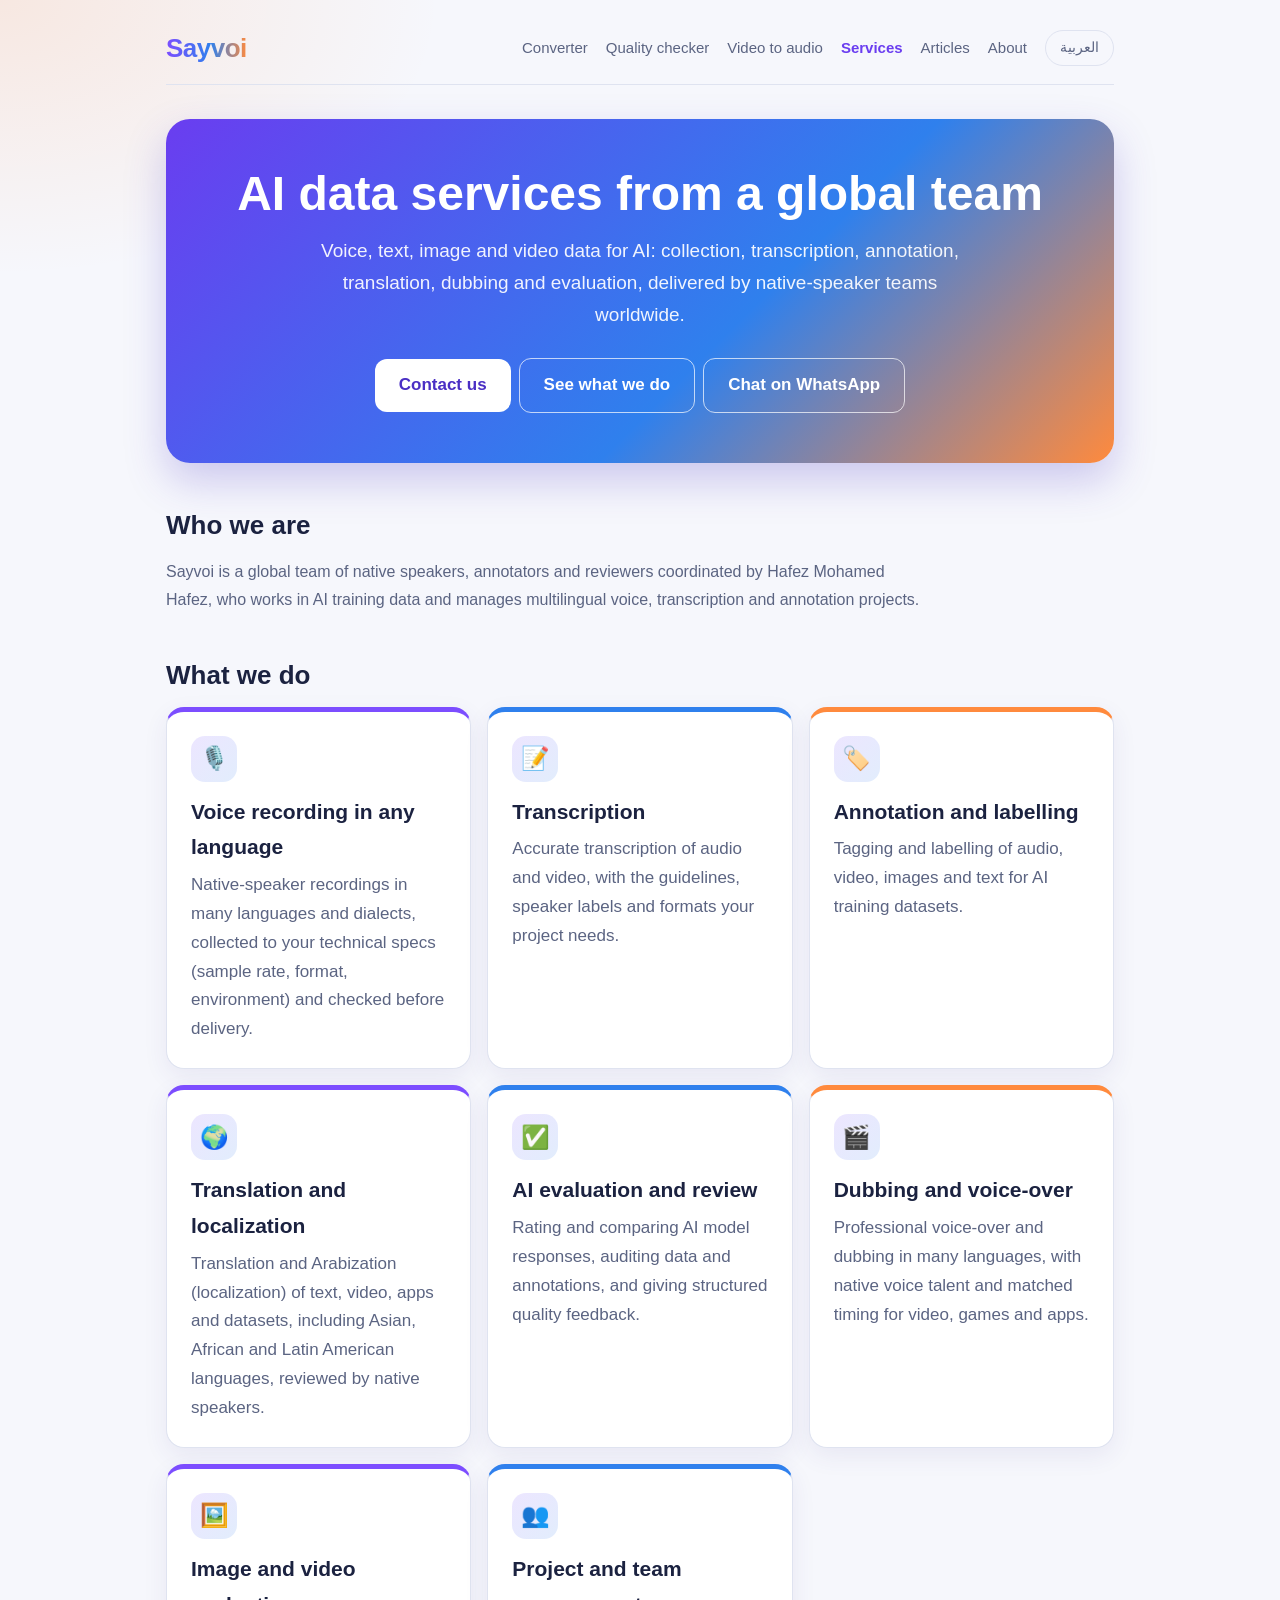
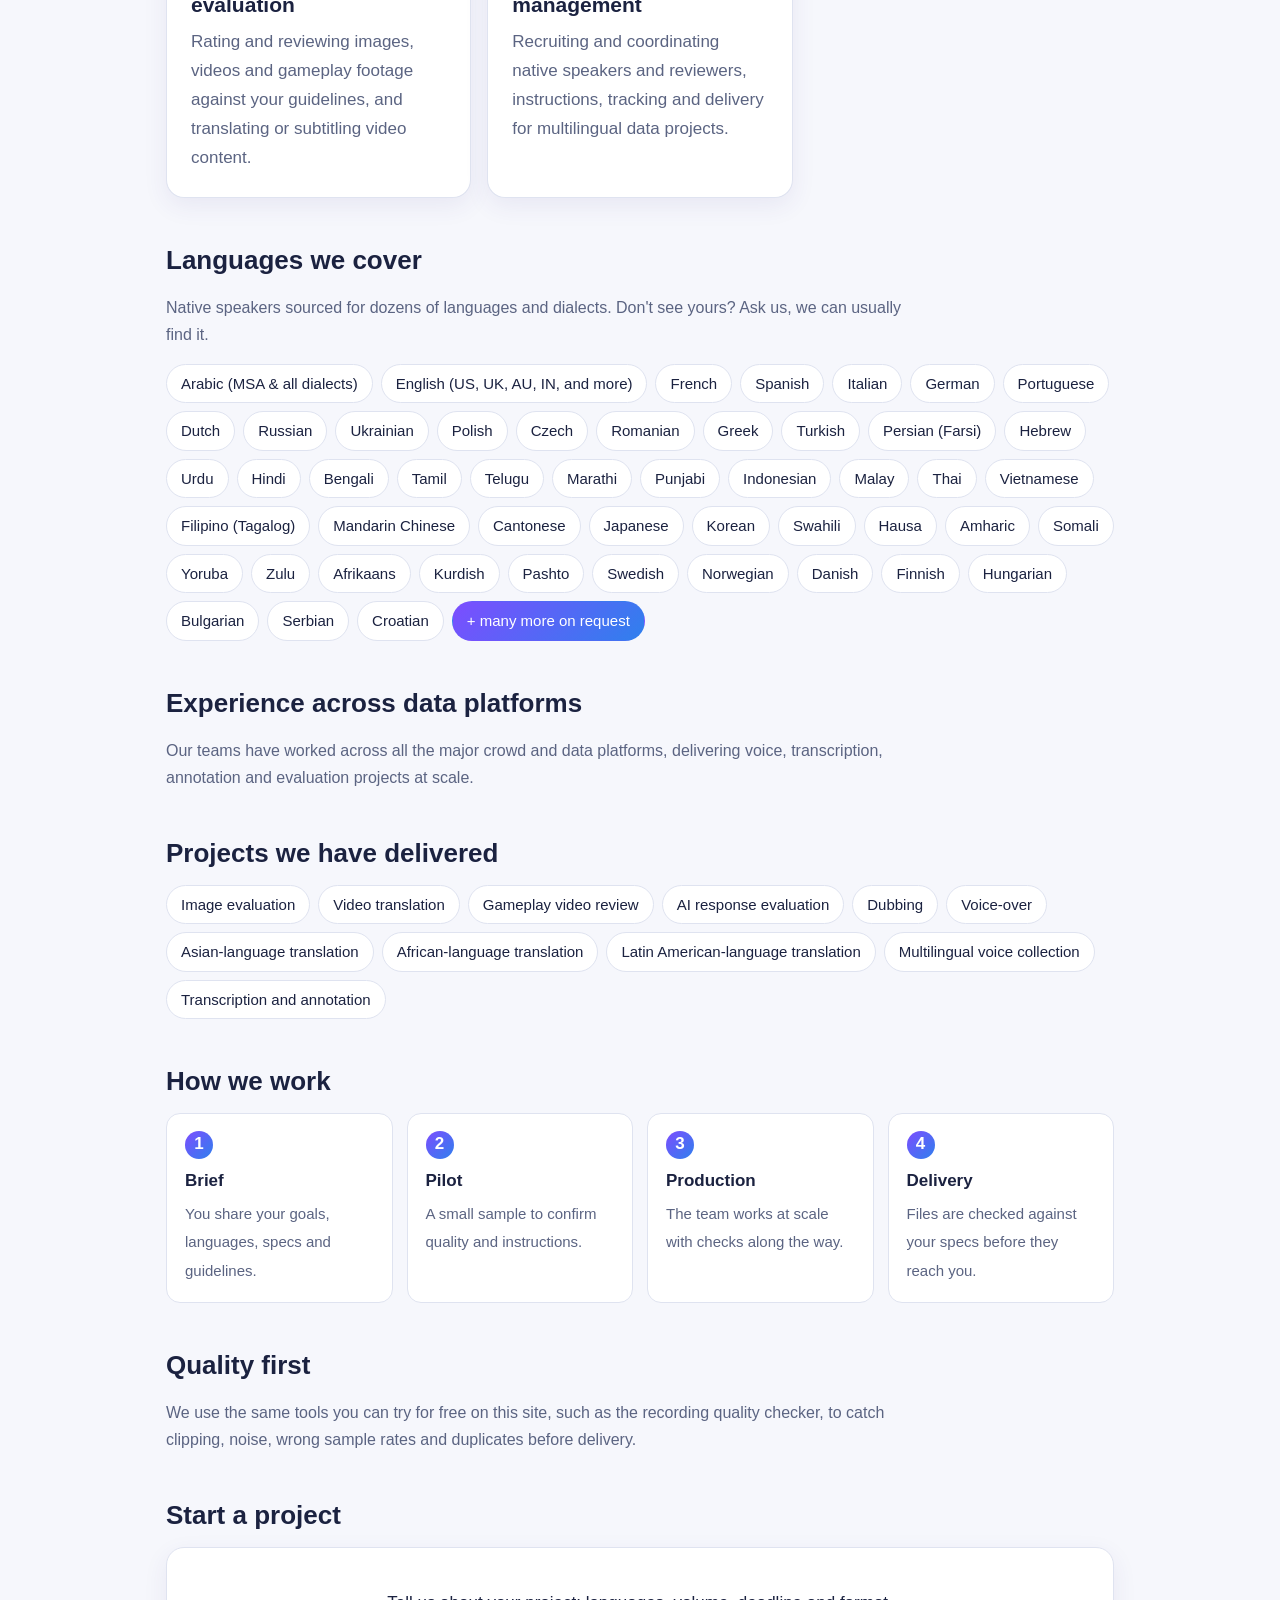
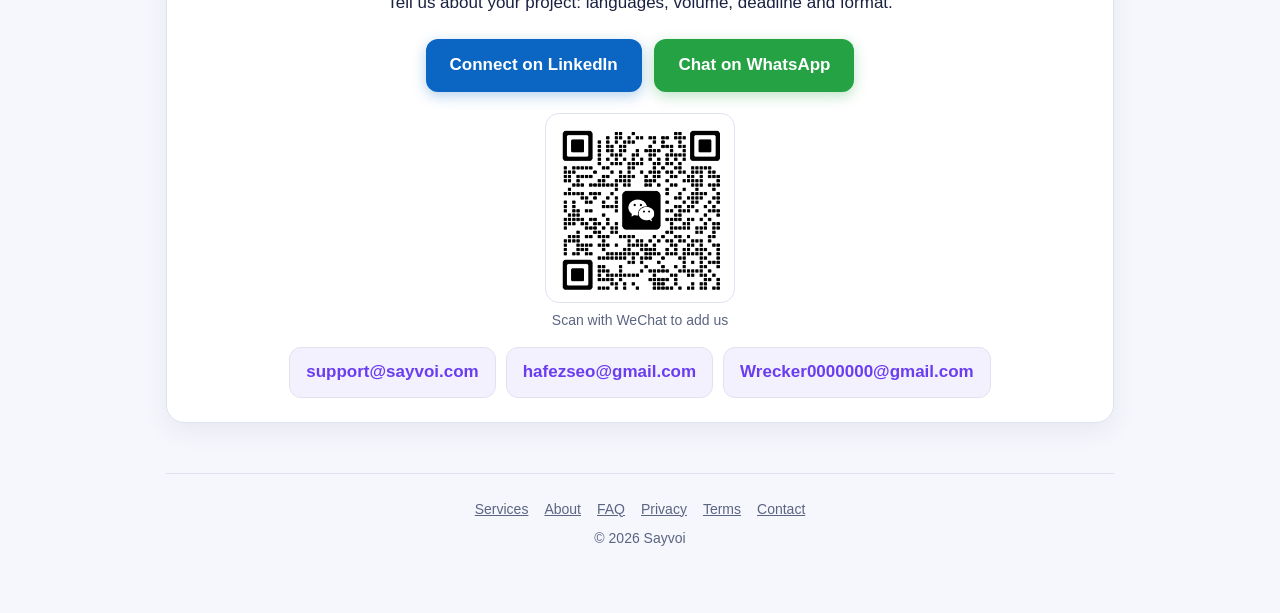
==== services/index.html @ b4da9e6b "Add files via upload" ====
<!doctype html>
<html lang="en" dir="ltr">
<head>
<meta charset="utf-8">
<meta name="viewport" content="width=device-width, initial-scale=1">
<title>AI Data Services | Sayvoi</title>
<meta name="description" content="A global team for AI data work: multilingual voice recording, transcription, annotation, translation and localization, and AI evaluation and review.">
<link rel="canonical" href="https://sayvoi.com/services/">
<meta property="og:type" content="website"><meta property="og:site_name" content="Sayvoi">
<meta property="og:title" content="AI Data Services | Sayvoi">
<meta property="og:description" content="Voice, transcription, annotation, translation and AI evaluation by native-speaker teams.">
<meta property="og:url" content="https://sayvoi.com/services/"><meta property="og:image" content="https://sayvoi.com/og.png">
<meta name="twitter:card" content="summary_large_image">
<link rel="icon" href="data:image/svg+xml,%3Csvg xmlns=%27http://www.w3.org/2000/svg%27 viewBox=%270 0 64 64%27%3E%3Cdefs%3E%3ClinearGradient id=%27g%27 x1=%270%27 y1=%270%27 x2=%271%27 y2=%271%27%3E%3Cstop offset=%270%27 stop-color=%27%237c4dff%27/%3E%3Cstop offset=%271%27 stop-color=%27%23ff8a3d%27/%3E%3C/linearGradient%3E%3C/defs%3E%3Crect width=%2764%27 height=%2764%27 rx=%2716%27 fill=%27url(%23g)%27/%3E%3Ctext x=%2732%27 y=%2745%27 font-size=%2742%27 font-family=%27Arial%27 font-weight=%27900%27 fill=%27white%27 text-anchor=%27middle%27%3ES%3C/text%3E%3C/svg%3E">
<script type="application/ld+json">{"@context": "https://schema.org", "@type": "ProfessionalService", "name": "Sayvoi AI Data Services", "url": "https://sayvoi.com/services/", "description": "A global team for AI data work: multilingual voice recording, transcription, annotation, translation and localization, and AI evaluation and review.", "email": "support@sayvoi.com", "founder": {"@type": "Person", "name": "Hafez Mohamed Hafez", "sameAs": ["https://www.linkedin.com/in/hafez-hafez-434914329"]}, "areaServed": "Worldwide", "knowsLanguage": ["Arabic", "English", "French", "Spanish", "Italian"]}</script>
<style>
:root{--bg:#f6f7fc;--card:#fff;--ink:#1b2240;--muted:#5b6482;--accent:#6a3df0;--line:#dfe3f0;--grad:linear-gradient(135deg,#7c4dff,#2f80ed);--wm:linear-gradient(90deg,#7c4dff,#2f80ed 55%,#ff8a3d)}
*{box-sizing:border-box}
[hidden]{display:none!important}
body{margin:0;background:radial-gradient(900px 500px at 90% -10%,rgba(124,77,255,.16),transparent 60%),radial-gradient(800px 500px at 0% 0%,rgba(255,138,61,.14),transparent 55%),radial-gradient(900px 600px at 50% 110%,rgba(47,128,237,.12),transparent 60%),var(--bg);
 color:var(--ink);font-family:"Segoe UI",Roboto,Tahoma,"Noto Naskh Arabic",Arial,sans-serif;line-height:1.7;font-size:17px}
html[lang="ar"] body{line-height:1.9}
.wrap{max-width:980px;margin:0 auto;padding:20px 16px 56px}
a{color:var(--accent)}
nav.top{display:flex;gap:18px;align-items:center;flex-wrap:wrap;padding:6px 0 14px;border-bottom:1px solid var(--line)}
.brand{font-weight:900;font-size:26px;letter-spacing:-.5px;text-decoration:none;margin-inline-end:auto;background:var(--wm);-webkit-background-clip:text;background-clip:text;color:transparent;-webkit-text-fill-color:transparent;font-family:"Segoe UI",Roboto,Arial,sans-serif}
nav.top a.nl{text-decoration:none;color:var(--muted);font-size:15px}
nav.top a.nl:hover{color:var(--accent)}
.lang{background:transparent;color:var(--muted);border:1px solid var(--line);border-radius:999px;padding:5px 14px;cursor:pointer;font:inherit;font-size:14px}
.hero{text-align:center;padding:54px 0 30px}
h1{font-size:clamp(30px,6vw,48px);line-height:1.2;margin:0 0 14px}
h1 .g{background:var(--wm);-webkit-background-clip:text;background-clip:text;color:transparent;-webkit-text-fill-color:transparent}
.sub{color:var(--muted);max-width:640px;margin:0 auto 24px;font-size:19px}
.btn{display:inline-block;text-decoration:none;font-weight:700;border-radius:12px;padding:12px 24px;background:var(--grad);color:#fff;box-shadow:0 4px 14px rgba(106,61,240,.25);margin:4px}
.btn.sec{background:#fff;color:var(--ink);border:1px solid var(--line);box-shadow:none}
h2{font-size:26px;margin:46px 0 14px;line-height:1.3}
.grid{display:grid;grid-template-columns:repeat(auto-fit,minmax(260px,1fr));gap:16px}
.tool{background:#fff;border:1px solid var(--line);border-radius:18px;padding:24px;box-shadow:0 8px 24px rgba(60,50,140,.08)}
.tool h3{margin:0 0 6px;font-size:21px}
.tool p{color:var(--muted);margin:0 0 16px}
.tool ul{margin:0 0 18px;padding-inline-start:20px;color:#2b3454}
.tool li{margin:4px 0}
.t1{border-top:5px solid #7c4dff}.t2{border-top:5px solid #ff8a3d}.t3{border-top:5px solid #2f80ed}
.why{display:grid;grid-template-columns:repeat(auto-fit,minmax(210px,1fr));gap:14px}
.why div{background:#fff;border:1px solid var(--line);border-radius:14px;padding:16px 18px}
.why b{display:block;margin-bottom:4px}
.why span{color:var(--muted);font-size:15px}
.cards{display:grid;gap:12px;grid-template-columns:repeat(auto-fit,minmax(290px,1fr))}
.card{display:block;padding:16px 18px;background:#fff;border:1px solid var(--line);border-radius:14px;text-decoration:none;color:var(--ink);border-inline-start:4px solid #7c4dff}
.card:nth-child(3n+2){border-inline-start-color:#2f80ed}.card:nth-child(3n){border-inline-start-color:#ff8a3d}
.card:hover{box-shadow:0 6px 18px rgba(60,50,140,.12)}
.card b{display:block;margin-bottom:4px;line-height:1.5}
.card span{color:var(--muted);font-size:15px;line-height:1.6}
footer{margin-top:50px;padding-top:18px;border-top:1px solid var(--line);color:var(--muted);font-size:14px;text-align:center}
footer a{color:var(--muted);margin:0 8px}
footer p{margin:6px 0}

.svc{display:grid;grid-template-columns:repeat(auto-fit,minmax(290px,1fr));gap:16px}
.svc .tool{border-top:5px solid #7c4dff}.svc .tool:nth-child(3n+2){border-top-color:#2f80ed}.svc .tool:nth-child(3n){border-top-color:#ff8a3d}
.svc .tool p{margin:0}
.steps{counter-reset:s;display:grid;grid-template-columns:repeat(auto-fit,minmax(220px,1fr));gap:14px}
.steps div{background:#fff;border:1px solid var(--line);border-radius:14px;padding:16px 18px;counter-increment:s}
.steps div:before{content:counter(s);display:inline-flex;width:28px;height:28px;border-radius:50%;background:var(--grad);color:#fff;align-items:center;justify-content:center;font-weight:700;margin-bottom:8px}
.steps b{display:block;margin-bottom:4px}.steps span{color:var(--muted);font-size:15px}
.contact{background:#fff;border:1px solid var(--line);border-radius:18px;padding:24px;text-align:center;box-shadow:0 8px 24px rgba(60,50,140,.08)}
.note{color:var(--muted);font-size:16px;max-width:760px}
.band{margin:34px 0 0;border-radius:24px;padding:46px 22px;text-align:center;color:#fff;background:linear-gradient(135deg,#6a3df0,#2f80ed 60%,#ff8a3d);box-shadow:0 18px 40px rgba(80,60,200,.25)}
.band h1{color:#fff;margin:0 0 12px}.band .sub{color:rgba(255,255,255,.92);margin-bottom:22px}
.band .btn{background:#fff;color:#4a2fc4;box-shadow:none}.band .btn.sec{background:transparent;color:#fff;border:1px solid rgba(255,255,255,.7)}
.ico{width:46px;height:46px;border-radius:14px;display:flex;align-items:center;justify-content:center;font-size:23px;margin-bottom:12px;background:linear-gradient(135deg,rgba(124,77,255,.14),rgba(47,128,237,.14))}
.chips{display:flex;flex-wrap:wrap;gap:8px}
.chips span{background:#fff;border:1px solid var(--line);border-radius:999px;padding:6px 14px;font-size:15px}
.chips span.more{background:var(--grad);color:#fff;border-color:transparent}
.plats{display:flex;flex-wrap:wrap;gap:12px}
.plats span{background:#fff;border:1px solid var(--line);border-radius:14px;padding:14px 22px;font-weight:800;font-size:18px;letter-spacing:.2px;background-image:linear-gradient(#fff,#fff)}
.btn.wa{background:#25a244;box-shadow:0 4px 14px rgba(37,162,68,.3)}
.btn.li{background:#0a66c2;box-shadow:0 4px 14px rgba(10,102,194,.3)}
.wx{display:flex;flex-direction:column;align-items:center;gap:6px;margin:14px 0}
.wx img{border:1px solid var(--line);border-radius:14px;background:#fff;padding:6px}
.wx span{color:var(--muted);font-size:14px}
.fine{color:var(--muted);font-size:13px;margin-top:10px}
.contact .mails{display:flex;flex-wrap:wrap;gap:10px;justify-content:center;margin-top:6px}
.contact .mails a{background:#f4f1ff;border:1px solid var(--line);border-radius:12px;padding:10px 16px;text-decoration:none;font-weight:600}
</style>
</head>
<body>
<div class="wrap">
<nav class="top"><a class="brand" href="/">Sayvoi</a>
<a class="nl" href="https://convert.sayvoi.com/" data-t="n1"></a><a class="nl" href="https://convert.sayvoi.com/check/" data-t="n2"></a><a class="nl" href="https://convert.sayvoi.com/video-to-audio/" data-t="n5"></a><a class="nl" href="/services/" data-t="n6" style="color:var(--accent);font-weight:700"></a><a class="nl" href="https://convert.sayvoi.com/articles/" data-t="n3"></a><a class="nl" href="https://convert.sayvoi.com/about.html" data-t="n4"></a>
<button class="lang" id="langBtn" type="button">العربية</button></nav>
<section class="band"><h1 data-t="t"></h1><p class="sub" data-t="sub"></p><a class="btn" href="#contact" data-t="cta"></a><a class="btn sec" href="#what" data-t="ctaB"></a><a class="btn sec" href="https://wa.me/message/6ZZFHW44SB2VE1" target="_blank" rel="noopener" data-t="wa"></a></section>
<h2 data-t="whoH"></h2><p class="note" data-t="who"></p>
<h2 id="what" data-t="whatH"></h2><div class="svc"><div class="tool"><div class="ico">🎙️</div><h3 data-t="s1"></h3><p data-t="s1p"></p></div><div class="tool"><div class="ico">📝</div><h3 data-t="s2"></h3><p data-t="s2p"></p></div><div class="tool"><div class="ico">🏷️</div><h3 data-t="s3"></h3><p data-t="s3p"></p></div><div class="tool"><div class="ico">🌍</div><h3 data-t="s4"></h3><p data-t="s4p"></p></div><div class="tool"><div class="ico">✅</div><h3 data-t="s5"></h3><p data-t="s5p"></p></div><div class="tool"><div class="ico">🎬</div><h3 data-t="s7"></h3><p data-t="s7p"></p></div><div class="tool"><div class="ico">🖼️</div><h3 data-t="s8"></h3><p data-t="s8p"></p></div><div class="tool"><div class="ico">👥</div><h3 data-t="s6"></h3><p data-t="s6p"></p></div></div>
<h2 data-t="langH"></h2><p class="note" data-t="langP"></p>
<div class="chips" data-lang="en"><span>Arabic (MSA & all dialects)</span><span>English (US, UK, AU, IN, and more)</span><span>French</span><span>Spanish</span><span>Italian</span><span>German</span><span>Portuguese</span><span>Dutch</span><span>Russian</span><span>Ukrainian</span><span>Polish</span><span>Czech</span><span>Romanian</span><span>Greek</span><span>Turkish</span><span>Persian (Farsi)</span><span>Hebrew</span><span>Urdu</span><span>Hindi</span><span>Bengali</span><span>Tamil</span><span>Telugu</span><span>Marathi</span><span>Punjabi</span><span>Indonesian</span><span>Malay</span><span>Thai</span><span>Vietnamese</span><span>Filipino (Tagalog)</span><span>Mandarin Chinese</span><span>Cantonese</span><span>Japanese</span><span>Korean</span><span>Swahili</span><span>Hausa</span><span>Amharic</span><span>Somali</span><span>Yoruba</span><span>Zulu</span><span>Afrikaans</span><span>Kurdish</span><span>Pashto</span><span>Swedish</span><span>Norwegian</span><span>Danish</span><span>Finnish</span><span>Hungarian</span><span>Bulgarian</span><span>Serbian</span><span>Croatian</span><span class="more" data-t="more"></span></div>
<div class="chips" data-lang="ar" hidden><span>العربية (الفصحى وجميع اللهجات)</span><span>الإنجليزية (أمريكية وبريطانية وأسترالية وهندية وغيرها)</span><span>الفرنسية</span><span>الإسبانية</span><span>الإيطالية</span><span>الألمانية</span><span>البرتغالية</span><span>الهولندية</span><span>الروسية</span><span>الأوكرانية</span><span>البولندية</span><span>التشيكية</span><span>الرومانية</span><span>اليونانية</span><span>التركية</span><span>الفارسية</span><span>العبرية</span><span>الأردية</span><span>الهندية</span><span>البنغالية</span><span>التاميلية</span><span>التيلوغوية</span><span>الماراثية</span><span>البنجابية</span><span>الإندونيسية</span><span>الماليزية</span><span>التايلاندية</span><span>الفيتنامية</span><span>الفلبينية (التاغالوغ)</span><span>الصينية (الماندرين)</span><span>الكانتونية</span><span>اليابانية</span><span>الكورية</span><span>السواحيلية</span><span>الهوسا</span><span>الأمهرية</span><span>الصومالية</span><span>اليوروبا</span><span>الزولو</span><span>الأفريكانية</span><span>الكردية</span><span>البشتو</span><span>السويدية</span><span>النرويجية</span><span>الدنماركية</span><span>الفنلندية</span><span>المجرية</span><span>البلغارية</span><span>الصربية</span><span>الكرواتية</span><span class="more" data-t="more"></span></div>
<h2 data-t="platH"></h2><p class="note" data-t="platP"></p>

<h2 data-t="prH"></h2>
<div class="chips" data-lang="en"><span>Image evaluation</span><span>Video translation</span><span>Gameplay video review</span><span>AI response evaluation</span><span>Dubbing</span><span>Voice-over</span><span>Asian-language translation</span><span>African-language translation</span><span>Latin American-language translation</span><span>Multilingual voice collection</span><span>Transcription and annotation</span></div><div class="chips" data-lang="ar" hidden><span>تقييم الصور</span><span>ترجمة الفيديو</span><span>مراجعة فيديوهات الألعاب</span><span>تقييم ردود الذكاء الاصطناعي</span><span>الدبلجة</span><span>الفويس أوفر</span><span>ترجمة اللغات الآسيوية</span><span>ترجمة اللغات الأفريقية</span><span>ترجمة لغات أمريكا اللاتينية</span><span>جمع الأصوات بلغات متعددة</span><span>التفريغ والتوسيم</span></div>
<h2 data-t="howH"></h2>
<div class="steps"><div><b data-t="h1t"></b><span data-t="h1p"></span></div><div><b data-t="h2t"></b><span data-t="h2p"></span></div><div><b data-t="h3t"></b><span data-t="h3p"></span></div><div><b data-t="h4t"></b><span data-t="h4p"></span></div></div>
<h2 data-t="qH"></h2><p class="note" data-t="q"></p>
<h2 id="contact" data-t="cH"></h2>
<div class="contact"><p data-t="c"></p><p><a class="btn li" href="https://www.linkedin.com/in/hafez-hafez-434914329" target="_blank" rel="noopener me" data-t="li"></a> <a class="btn wa" href="https://wa.me/message/6ZZFHW44SB2VE1" target="_blank" rel="noopener" data-t="wa"></a></p><div class="wx"><img src="wechat-qr.png" alt="WeChat QR code" width="190" height="190"><span data-t="wx"></span></div><div class="mails"><a href="mailto:support@sayvoi.com">support@sayvoi.com</a><a href="mailto:hafezseo@gmail.com">hafezseo@gmail.com</a><a href="mailto:Wrecker0000000@gmail.com">Wrecker0000000@gmail.com</a></div></div>
<footer>
<p><a href="/services/" data-t="n6"></a><a href="https://convert.sayvoi.com/about.html" data-t="n4"></a><a href="https://convert.sayvoi.com/faq.html" data-t="f1"></a><a href="https://convert.sayvoi.com/privacy.html" data-t="f2"></a><a href="https://convert.sayvoi.com/terms.html" data-t="f3"></a><a href="https://convert.sayvoi.com/contact.html" data-t="f4"></a></p>
<p>© 2026 Sayvoi</p>
</footer>
</div>
<script>
(function(){
  var T = {en:{"s1": "Voice recording in any language", "s2": "Transcription", "s3": "Annotation and labelling", "s4": "Translation and localization", "s5": "AI evaluation and review", "s7": "Dubbing and voice-over", "s8": "Image and video evaluation", "s6": "Project and team management", "s1p": "Native-speaker recordings in many languages and dialects, collected to your technical specs (sample rate, format, environment) and checked before delivery.", "s2p": "Accurate transcription of audio and video, with the guidelines, speaker labels and formats your project needs.", "s3p": "Tagging and labelling of audio, video, images and text for AI training datasets.", "s4p": "Translation and Arabization (localization) of text, video, apps and datasets, including Asian, African and Latin American languages, reviewed by native speakers.", "s5p": "Rating and comparing AI model responses, auditing data and annotations, and giving structured quality feedback.", "s7p": "Professional voice-over and dubbing in many languages, with native voice talent and matched timing for video, games and apps.", "s8p": "Rating and reviewing images, videos and gameplay footage against your guidelines, and translating or subtitling video content.", "s6p": "Recruiting and coordinating native speakers and reviewers, instructions, tracking and delivery for multilingual data projects.", "n1": "Converter", "n2": "Quality checker", "n3": "Articles", "n4": "About", "n5": "Video to audio", "n6": "Services", "f1": "FAQ", "f2": "Privacy", "f3": "Terms", "f4": "Contact", "t": "AI data services from a global team", "sub": "Voice, text, image and video data for AI: collection, transcription, annotation, translation, dubbing and evaluation, delivered by native-speaker teams worldwide.", "cta": "Contact us", "whoH": "Who we are", "who": "Sayvoi is a global team of native speakers, annotators and reviewers coordinated by Hafez Mohamed Hafez, who works in AI training data and manages multilingual voice, transcription and annotation projects.", "whatH": "What we do", "howH": "How we work", "h1t": "Brief", "h1p": "You share your goals, languages, specs and guidelines.", "h2t": "Pilot", "h2p": "A small sample to confirm quality and instructions.", "h3t": "Production", "h3p": "The team works at scale with checks along the way.", "h4t": "Delivery", "h4p": "Files are checked against your specs before they reach you.", "qH": "Quality first", "q": "We use the same tools you can try for free on this site, such as the recording quality checker, to catch clipping, noise, wrong sample rates and duplicates before delivery.", "cH": "Start a project", "c": "Tell us about your project: languages, volume, deadline and format.", "prH": "Projects we have delivered", "wx": "Scan with WeChat to add us", "wa": "Chat on WhatsApp", "li": "Connect on LinkedIn", "langH": "Languages we cover", "langP": "Native speakers sourced for dozens of languages and dialects. Don't see yours? Ask us, we can usually find it.", "more": "+ many more on request", "platH": "Experience across data platforms", "platP": "Our teams have worked across all the major crowd and data platforms, delivering voice, transcription, annotation and evaluation projects at scale.", "platMore": "and other data platforms.", "platFine": "Platform names belong to their respective owners. Listing them describes our work experience and does not imply partnership or endorsement.", "ctaB": "See what we do"}, ar:{"s1": "تسجيلات صوتية بجميع اللغات", "s2": "التفريغ", "s3": "وضع العلامات والتوسيم", "s4": "الترجمة والتعريب", "s5": "تقييم وتدقيق الذكاء الاصطناعي", "s7": "الدبلجة والفويس أوفر", "s8": "تقييم الصور والفيديو", "s6": "إدارة المشاريع والفرق", "s1p": "تسجيلات لمتحدثين أصليين بلغات ولهجات متعددة، تُجمع وفق مواصفاتك التقنية (معدل العينة والصيغة وبيئة التسجيل) وتُفحص قبل التسليم.", "s2p": "تفريغ دقيق للصوت والفيديو وفق إرشادات مشروعك، مع تمييز المتحدثين والصيغة المطلوبة.", "s3p": "توسيم وتعليم الصوت والفيديو والصور والنصوص لبيانات تدريب الذكاء الاصطناعي.", "s4p": "ترجمة وتعريب النصوص والفيديو والتطبيقات وقواعد البيانات، بما فيها لغات آسيا وأفريقيا وأمريكا اللاتينية، مع مراجعة متحدثين أصليين.", "s5p": "تقييم ردود نماذج الذكاء الاصطناعي ومقارنتها، وتدقيق البيانات والتوسيم، وتقديم ملاحظات جودة منظمة.", "s7p": "فويس أوفر ودبلجة احترافية بلغات متعددة بأصوات متحدثين أصليين وتوقيت مطابق للفيديو والألعاب والتطبيقات.", "s8p": "تقييم ومراجعة الصور والفيديوهات ولقطات الألعاب وفق إرشاداتك، وترجمة المحتوى المرئي وإضافة الترجمة النصية.", "s6p": "توظيف وتنسيق المتحدثين الأصليين والمراجعين، وكتابة التعليمات والمتابعة والتسليم لمشاريع البيانات متعددة اللغات.", "n1": "المحوّل", "n2": "فاحص الجودة", "n3": "المقالات", "n4": "عن الموقع", "n5": "فيديو إلى صوت", "n6": "الخدمات", "f1": "الأسئلة الشائعة", "f2": "الخصوصية", "f3": "الشروط", "f4": "اتصل بنا", "t": "خدمات بيانات الذكاء الاصطناعي من فريق عالمي", "sub": "بيانات الصوت والنص والصورة والفيديو للذكاء الاصطناعي: جمع وتفريغ وتوسيم وترجمة ودبلجة وتقييم، بفرق من المتحدثين الأصليين حول العالم.", "cta": "تواصل معنا", "whoH": "من نحن", "who": "Sayvoi فريق عالمي من المتحدثين الأصليين والموسِّمين والمراجعين، ينسّق عمله حافظ محمد حافظ، المتخصص في بيانات تدريب الذكاء الاصطناعي ويدير مشاريع الصوت والتفريغ والتوسيم متعددة اللغات.", "whatH": "ماذا نقدم", "howH": "كيف نعمل", "h1t": "الطلب", "h1p": "تشاركنا أهدافك واللغات والمواصفات والإرشادات.", "h2t": "تجربة", "h2p": "عينة صغيرة للتأكد من الجودة والتعليمات.", "h3t": "الإنتاج", "h3p": "يعمل الفريق على نطاق واسع مع فحوص أثناء العمل.", "h4t": "التسليم", "h4p": "تُفحص الملفات وفق مواصفاتك قبل وصولها إليك.", "qH": "الجودة أولًا", "q": "نستخدم الأدوات نفسها التي يمكنك تجربتها مجانًا في هذا الموقع، مثل فاحص جودة التسجيلات، لاكتشاف التشويه والضوضاء ومعدلات العينة الخاطئة والملفات المكررة قبل التسليم.", "cH": "ابدأ مشروعك", "c": "أخبرنا عن مشروعك: اللغات والحجم والموعد والصيغة.", "prH": "مشاريع نفذناها", "wx": "امسح الرمز من WeChat لإضافتنا", "wa": "تواصل عبر واتساب", "li": "تواصل عبر LinkedIn", "langH": "اللغات التي نغطيها", "langP": "متحدثون أصليون لعشرات اللغات واللهجات. لا ترى لغتك؟ اسألنا، غالبًا نستطيع توفيرها.", "more": "+ والمزيد حسب الطلب", "platH": "خبرة على منصات البيانات", "platP": "عملت فرقنا على جميع منصات البيانات والعمل الجماعي الكبرى، ونفذت مشاريع الصوت والتفريغ والتوسيم والتقييم على نطاق واسع.", "platMore": "ومنصات بيانات أخرى.", "platFine": "أسماء المنصات ملك لأصحابها. ذكرها يصف خبرتنا العملية ولا يعني شراكة أو تزكية.", "ctaB": "تعرّف على خدماتنا"}};
  var lang="en"; try{ var v=localStorage.getItem("lang"); if(v==="ar"||v==="en") lang=v; }catch(e){}
  function apply(){
    var t=T[lang]; document.documentElement.lang=lang; document.documentElement.dir=lang==="ar"?"rtl":"ltr";
    document.title = lang==="ar" ? "خدمات بيانات الذكاء الاصطناعي | Sayvoi" : "AI Data Services | Sayvoi";
    Array.prototype.forEach.call(document.querySelectorAll("[data-t]"), function(e){ e.textContent=t[e.getAttribute("data-t")]; });
    Array.prototype.forEach.call(document.querySelectorAll("[data-lang]"), function(e){ e.hidden = e.getAttribute("data-lang") !== lang; });
    document.getElementById("langBtn").textContent = lang==="ar" ? "English" : "العربية";
  }
  document.getElementById("langBtn").addEventListener("click", function(){ lang = lang==="ar"?"en":"ar"; try{ localStorage.setItem("lang", lang); }catch(e){} apply(); });
  apply();
})();
</script>
</body>
</html>
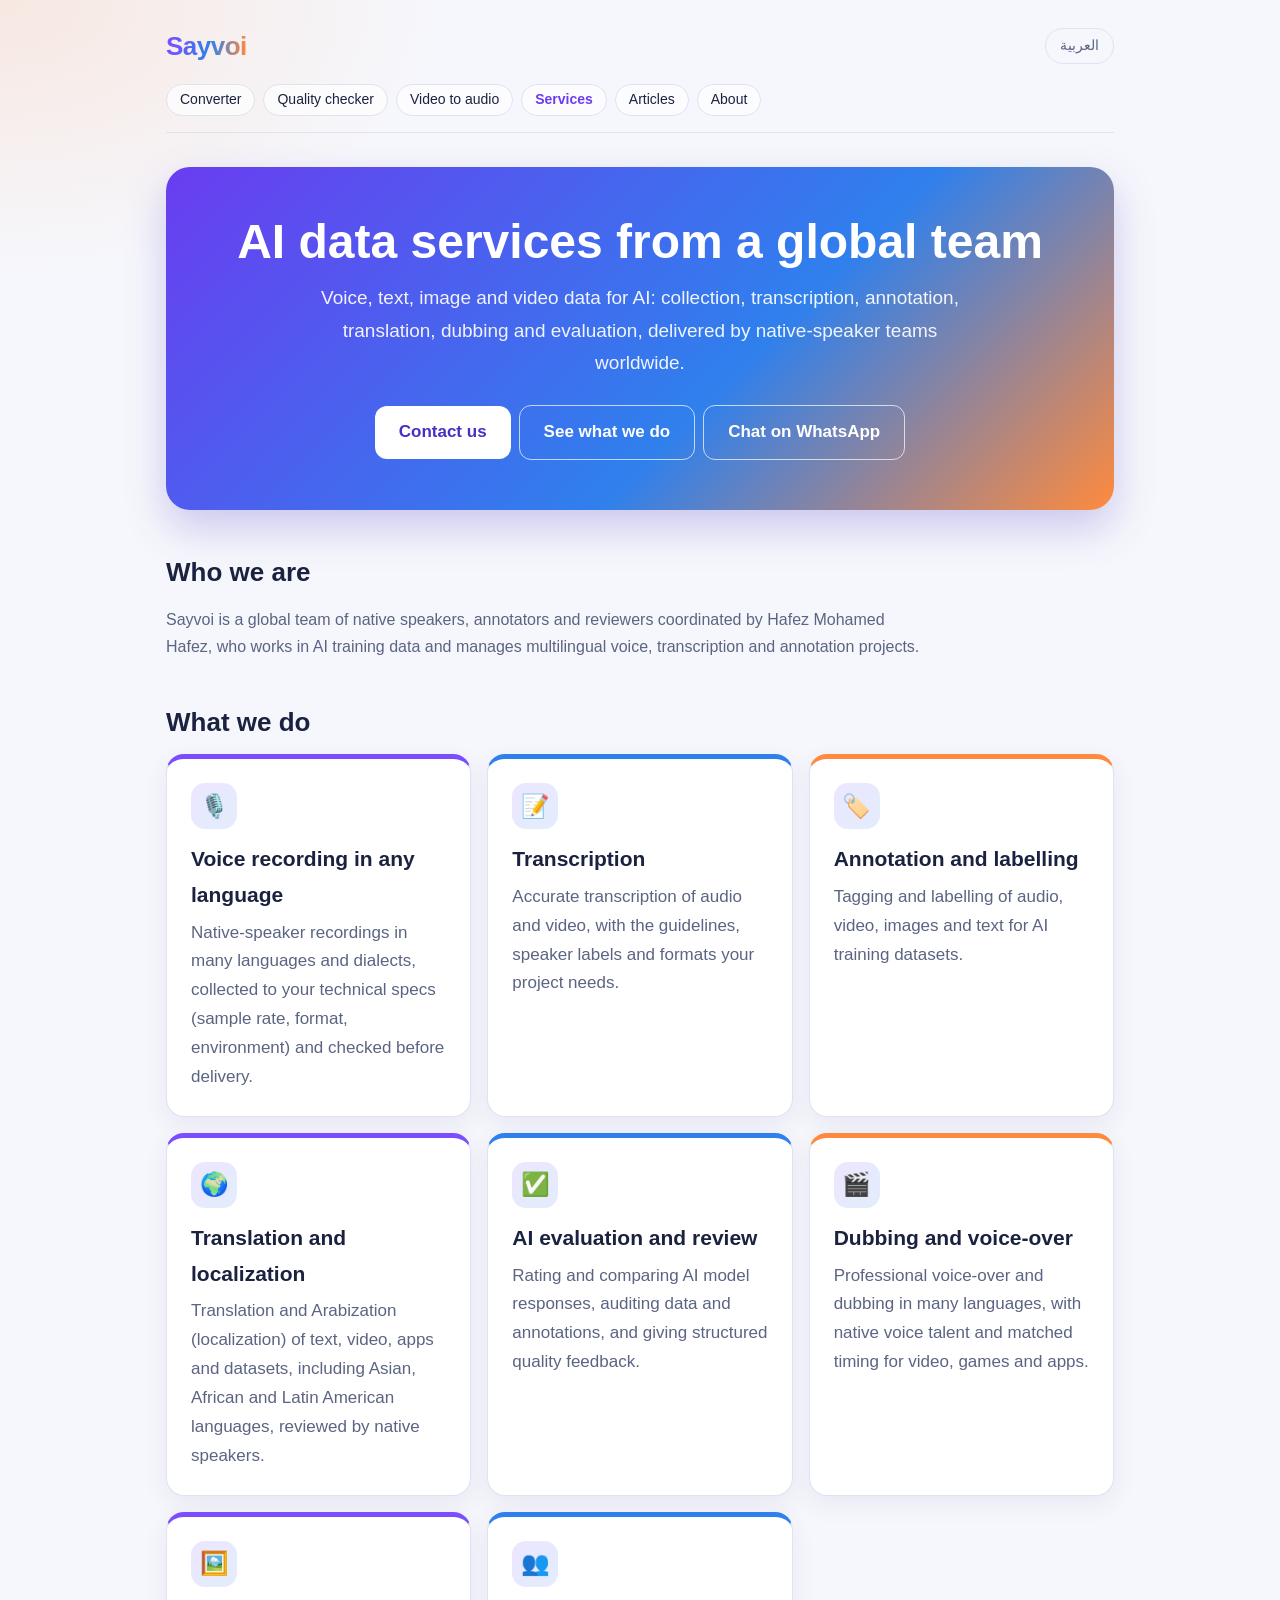
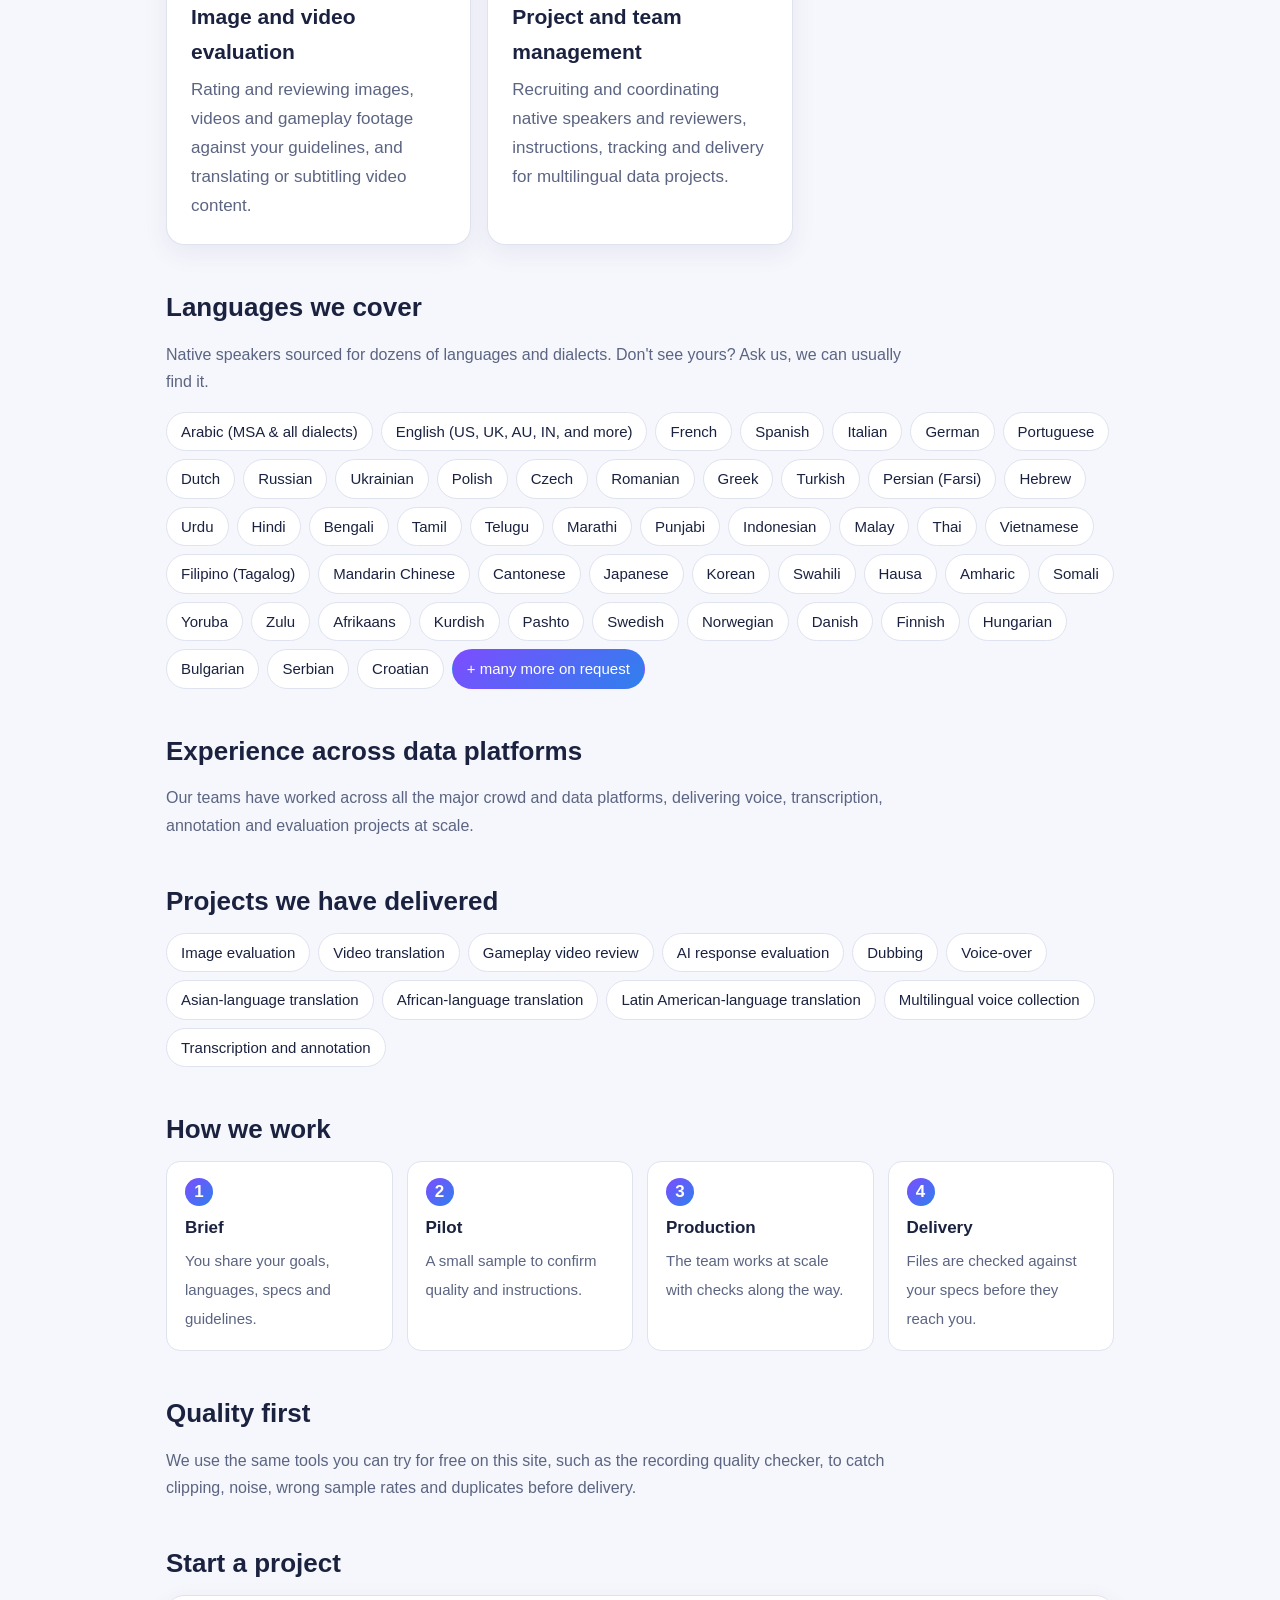
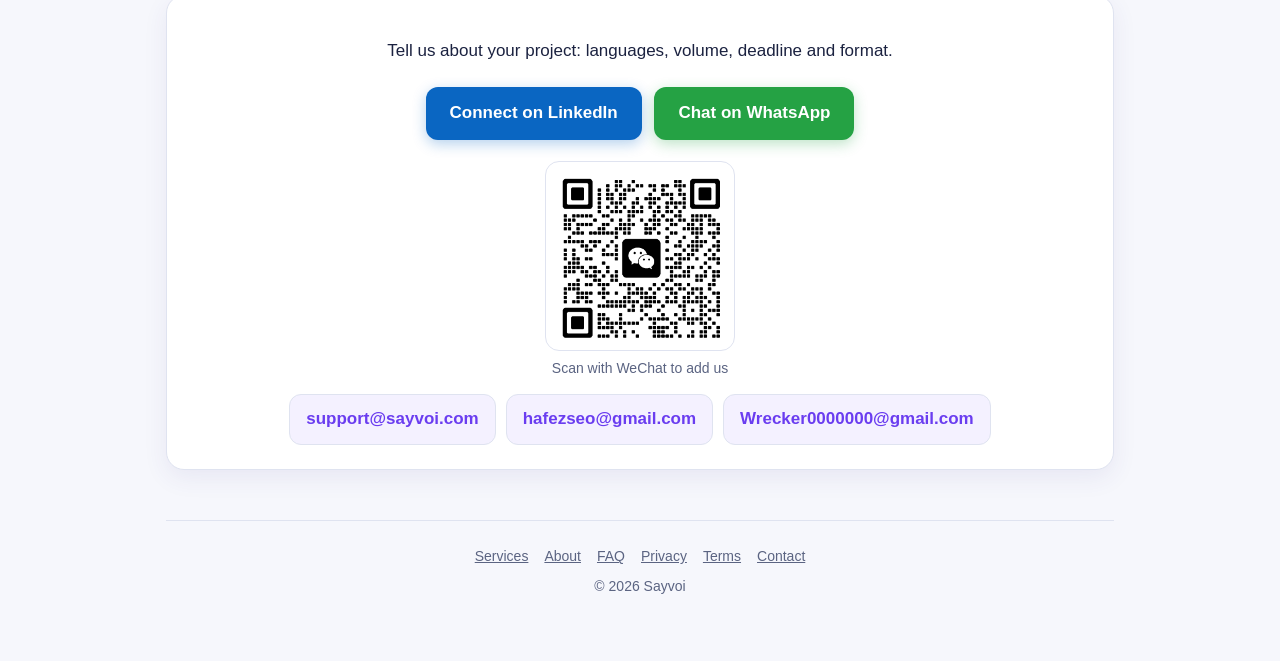
==== commit 011d4266: "Add files via upload" ====
--- a/services/index.html
+++ b/services/index.html
@@ -81,6 +81,17 @@
 .fine{color:var(--muted);font-size:13px;margin-top:10px}
 .contact .mails{display:flex;flex-wrap:wrap;gap:10px;justify-content:center;margin-top:6px}
 .contact .mails a{background:#f4f1ff;border:1px solid var(--line);border-radius:12px;padding:10px 16px;text-decoration:none;font-weight:600}
+/* nav v2 */
+nav.top,.top{gap:8px 8px;padding:4px 0 16px}
+nav.top .brand,.top .brand{order:0;font-size:26px;margin-inline-end:auto}
+nav.top .lang,.top .lang{order:1}
+nav.top::before,.top::before{content:"";order:2;flex-basis:100%;height:0}
+nav.top a:not(.brand),.top a.nl{order:2;font-size:14px;line-height:1.4;padding:5px 13px;border:1px solid var(--line);border-radius:99px;background:rgba(255,255,255,.7);color:var(--ink);white-space:nowrap;transition:background .15s,border-color .15s,color .15s}
+nav.top a:not(.brand):hover,.top a.nl:hover{border-color:var(--accent);color:var(--accent);background:#fff}
+nav.top a.on,.top a.nl.on{background:var(--grad);color:#fff;border-color:transparent;font-weight:700;padding:5px 14px}
+nav.top a.on:hover,.top a.nl.on:hover{color:#fff}
+@media (max-width:520px){nav.top a:not(.brand),.top a.nl{font-size:13px;padding:4px 11px}}
+/* /nav v2 */
 </style>
 </head>
 <body>
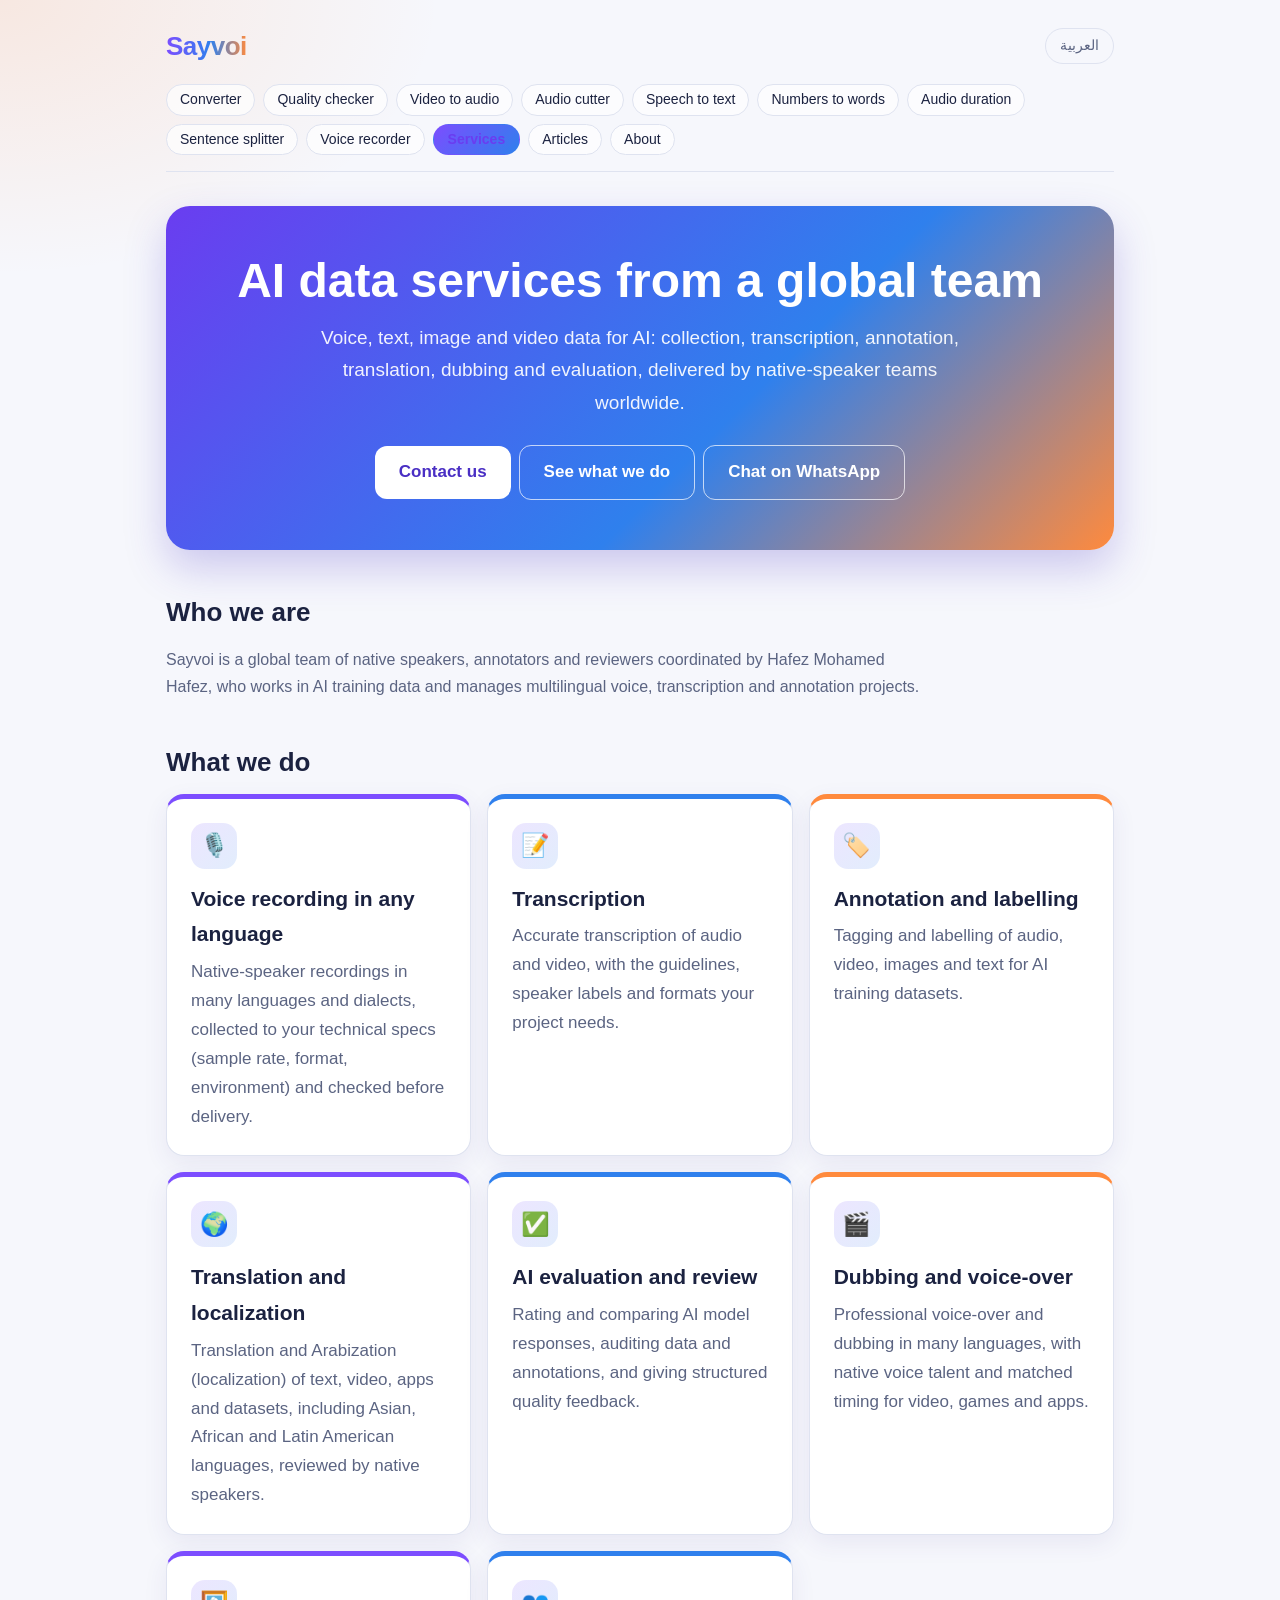
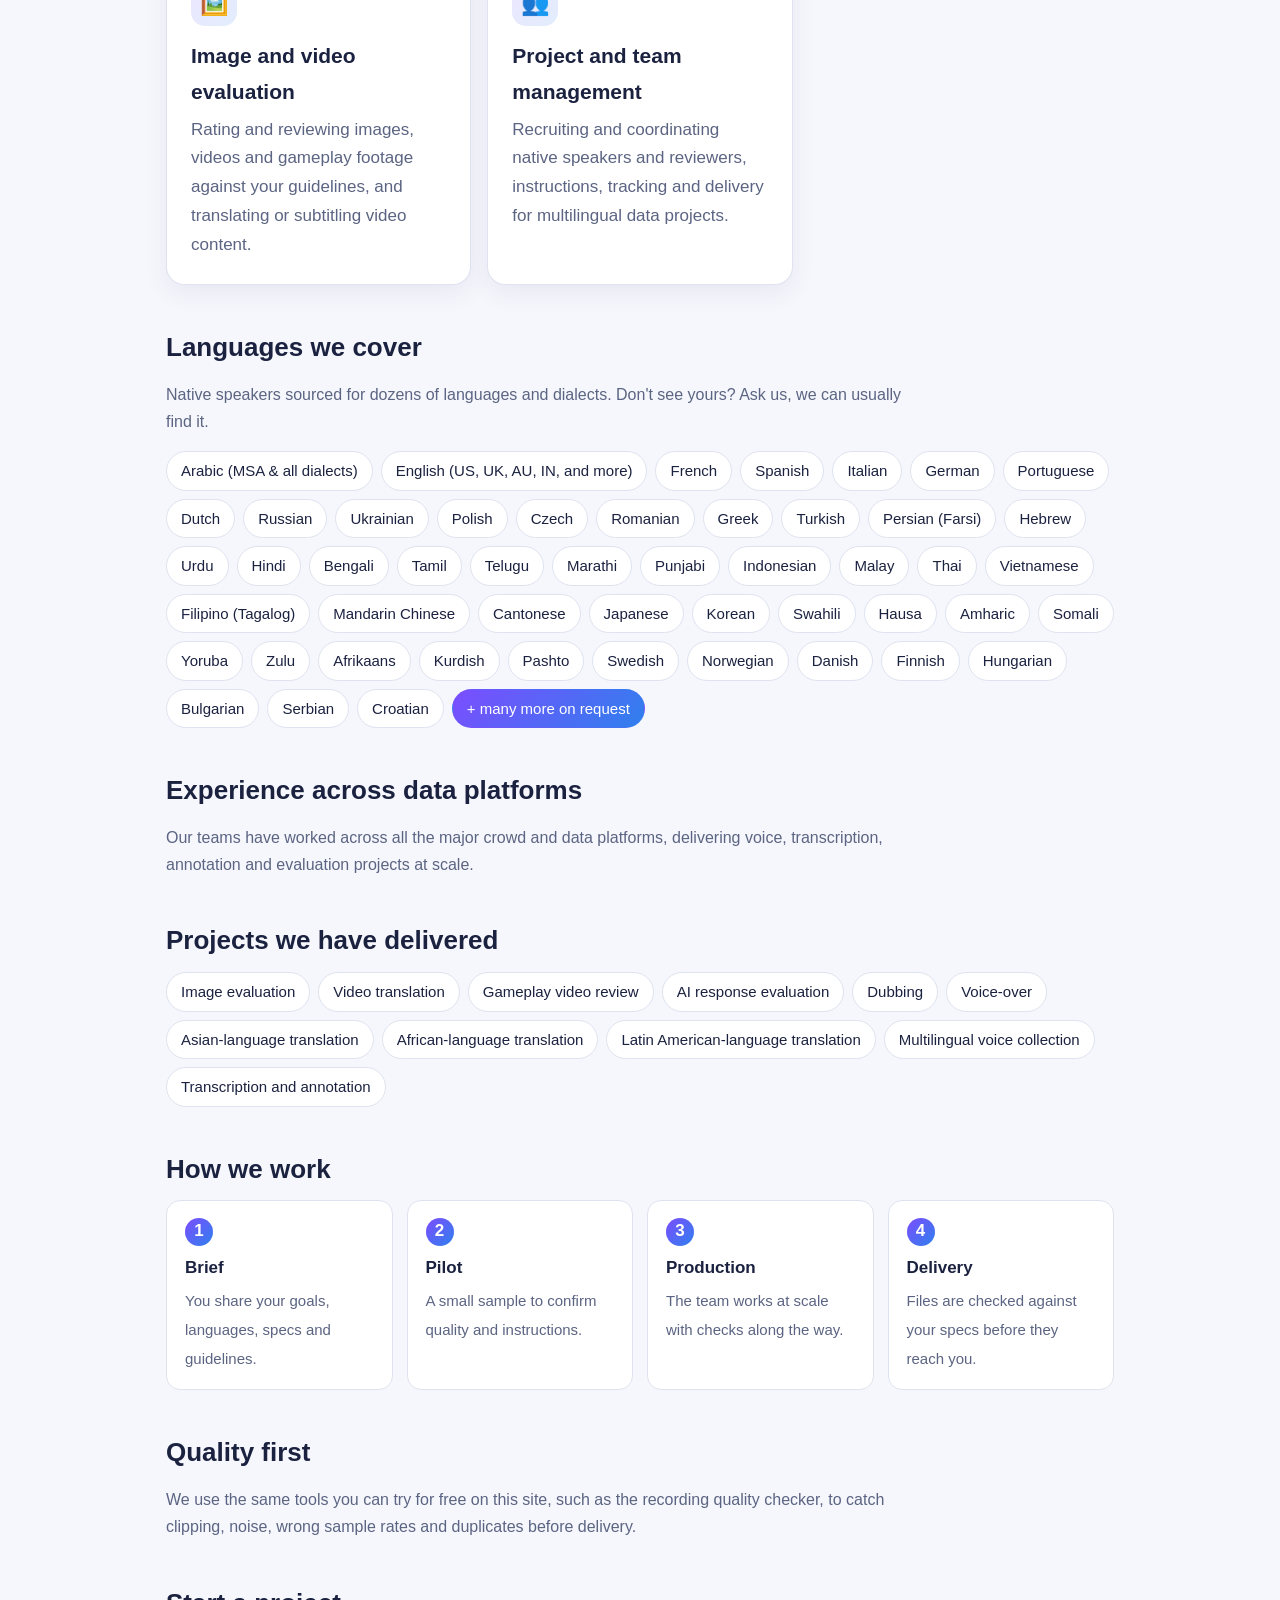
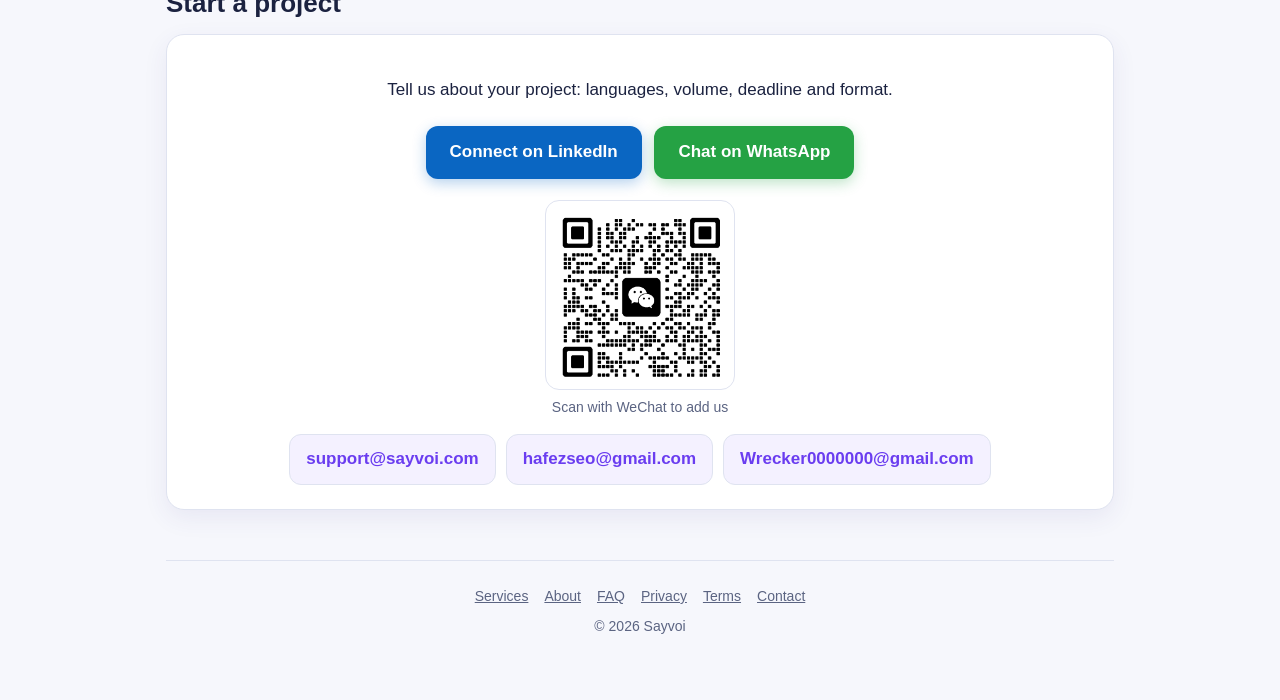
==== commit 7a6cad76: "Add files via upload" ====
--- a/services/index.html
+++ b/services/index.html
@@ -97,7 +97,7 @@
 <body>
 <div class="wrap">
 <nav class="top"><a class="brand" href="/">Sayvoi</a>
-<a class="nl" href="https://convert.sayvoi.com/" data-t="n1"></a><a class="nl" href="https://convert.sayvoi.com/check/" data-t="n2"></a><a class="nl" href="https://convert.sayvoi.com/video-to-audio/" data-t="n5"></a><a class="nl" href="/services/" data-t="n6" style="color:var(--accent);font-weight:700"></a><a class="nl" href="https://convert.sayvoi.com/articles/" data-t="n3"></a><a class="nl" href="https://convert.sayvoi.com/about.html" data-t="n4"></a>
+<a class="nl" href="https://convert.sayvoi.com/" data-t="n1"></a><a class="nl" href="https://convert.sayvoi.com/check/" data-t="n2"></a><a class="nl" href="https://convert.sayvoi.com/video-to-audio/" data-t="n5"></a><a class="nl" href="https://convert.sayvoi.com/audio-cutter/" data-t="n7"></a><a class="nl" href="https://convert.sayvoi.com/speech-to-text/" data-t="n8"></a><a class="nl" href="https://convert.sayvoi.com/numbers-to-words/" data-t="n9"></a><a class="nl" href="https://convert.sayvoi.com/audio-duration/" data-t="n10"></a><a class="nl" href="https://convert.sayvoi.com/sentence-splitter/" data-t="n12"></a><a class="nl" href="https://convert.sayvoi.com/voice-recorder/" data-t="n11"></a><a class="nl on" href="/services/" data-t="n6" style="color:var(--accent);font-weight:700"></a><a class="nl" href="https://convert.sayvoi.com/articles/" data-t="n3"></a><a class="nl" href="https://convert.sayvoi.com/about.html" data-t="n4"></a>
 <button class="lang" id="langBtn" type="button">العربية</button></nav>
 <section class="band"><h1 data-t="t"></h1><p class="sub" data-t="sub"></p><a class="btn" href="#contact" data-t="cta"></a><a class="btn sec" href="#what" data-t="ctaB"></a><a class="btn sec" href="https://wa.me/message/6ZZFHW44SB2VE1" target="_blank" rel="noopener" data-t="wa"></a></section>
 <h2 data-t="whoH"></h2><p class="note" data-t="who"></p>
@@ -121,7 +121,7 @@
 </div>
 <script>
 (function(){
-  var T = {en:{"s1": "Voice recording in any language", "s2": "Transcription", "s3": "Annotation and labelling", "s4": "Translation and localization", "s5": "AI evaluation and review", "s7": "Dubbing and voice-over", "s8": "Image and video evaluation", "s6": "Project and team management", "s1p": "Native-speaker recordings in many languages and dialects, collected to your technical specs (sample rate, format, environment) and checked before delivery.", "s2p": "Accurate transcription of audio and video, with the guidelines, speaker labels and formats your project needs.", "s3p": "Tagging and labelling of audio, video, images and text for AI training datasets.", "s4p": "Translation and Arabization (localization) of text, video, apps and datasets, including Asian, African and Latin American languages, reviewed by native speakers.", "s5p": "Rating and comparing AI model responses, auditing data and annotations, and giving structured quality feedback.", "s7p": "Professional voice-over and dubbing in many languages, with native voice talent and matched timing for video, games and apps.", "s8p": "Rating and reviewing images, videos and gameplay footage against your guidelines, and translating or subtitling video content.", "s6p": "Recruiting and coordinating native speakers and reviewers, instructions, tracking and delivery for multilingual data projects.", "n1": "Converter", "n2": "Quality checker", "n3": "Articles", "n4": "About", "n5": "Video to audio", "n6": "Services", "f1": "FAQ", "f2": "Privacy", "f3": "Terms", "f4": "Contact", "t": "AI data services from a global team", "sub": "Voice, text, image and video data for AI: collection, transcription, annotation, translation, dubbing and evaluation, delivered by native-speaker teams worldwide.", "cta": "Contact us", "whoH": "Who we are", "who": "Sayvoi is a global team of native speakers, annotators and reviewers coordinated by Hafez Mohamed Hafez, who works in AI training data and manages multilingual voice, transcription and annotation projects.", "whatH": "What we do", "howH": "How we work", "h1t": "Brief", "h1p": "You share your goals, languages, specs and guidelines.", "h2t": "Pilot", "h2p": "A small sample to confirm quality and instructions.", "h3t": "Production", "h3p": "The team works at scale with checks along the way.", "h4t": "Delivery", "h4p": "Files are checked against your specs before they reach you.", "qH": "Quality first", "q": "We use the same tools you can try for free on this site, such as the recording quality checker, to catch clipping, noise, wrong sample rates and duplicates before delivery.", "cH": "Start a project", "c": "Tell us about your project: languages, volume, deadline and format.", "prH": "Projects we have delivered", "wx": "Scan with WeChat to add us", "wa": "Chat on WhatsApp", "li": "Connect on LinkedIn", "langH": "Languages we cover", "langP": "Native speakers sourced for dozens of languages and dialects. Don't see yours? Ask us, we can usually find it.", "more": "+ many more on request", "platH": "Experience across data platforms", "platP": "Our teams have worked across all the major crowd and data platforms, delivering voice, transcription, annotation and evaluation projects at scale.", "platMore": "and other data platforms.", "platFine": "Platform names belong to their respective owners. Listing them describes our work experience and does not imply partnership or endorsement.", "ctaB": "See what we do"}, ar:{"s1": "تسجيلات صوتية بجميع اللغات", "s2": "التفريغ", "s3": "وضع العلامات والتوسيم", "s4": "الترجمة والتعريب", "s5": "تقييم وتدقيق الذكاء الاصطناعي", "s7": "الدبلجة والفويس أوفر", "s8": "تقييم الصور والفيديو", "s6": "إدارة المشاريع والفرق", "s1p": "تسجيلات لمتحدثين أصليين بلغات ولهجات متعددة، تُجمع وفق مواصفاتك التقنية (معدل العينة والصيغة وبيئة التسجيل) وتُفحص قبل التسليم.", "s2p": "تفريغ دقيق للصوت والفيديو وفق إرشادات مشروعك، مع تمييز المتحدثين والصيغة المطلوبة.", "s3p": "توسيم وتعليم الصوت والفيديو والصور والنصوص لبيانات تدريب الذكاء الاصطناعي.", "s4p": "ترجمة وتعريب النصوص والفيديو والتطبيقات وقواعد البيانات، بما فيها لغات آسيا وأفريقيا وأمريكا اللاتينية، مع مراجعة متحدثين أصليين.", "s5p": "تقييم ردود نماذج الذكاء الاصطناعي ومقارنتها، وتدقيق البيانات والتوسيم، وتقديم ملاحظات جودة منظمة.", "s7p": "فويس أوفر ودبلجة احترافية بلغات متعددة بأصوات متحدثين أصليين وتوقيت مطابق للفيديو والألعاب والتطبيقات.", "s8p": "تقييم ومراجعة الصور والفيديوهات ولقطات الألعاب وفق إرشاداتك، وترجمة المحتوى المرئي وإضافة الترجمة النصية.", "s6p": "توظيف وتنسيق المتحدثين الأصليين والمراجعين، وكتابة التعليمات والمتابعة والتسليم لمشاريع البيانات متعددة اللغات.", "n1": "المحوّل", "n2": "فاحص الجودة", "n3": "المقالات", "n4": "عن الموقع", "n5": "فيديو إلى صوت", "n6": "الخدمات", "f1": "الأسئلة الشائعة", "f2": "الخصوصية", "f3": "الشروط", "f4": "اتصل بنا", "t": "خدمات بيانات الذكاء الاصطناعي من فريق عالمي", "sub": "بيانات الصوت والنص والصورة والفيديو للذكاء الاصطناعي: جمع وتفريغ وتوسيم وترجمة ودبلجة وتقييم، بفرق من المتحدثين الأصليين حول العالم.", "cta": "تواصل معنا", "whoH": "من نحن", "who": "Sayvoi فريق عالمي من المتحدثين الأصليين والموسِّمين والمراجعين، ينسّق عمله حافظ محمد حافظ، المتخصص في بيانات تدريب الذكاء الاصطناعي ويدير مشاريع الصوت والتفريغ والتوسيم متعددة اللغات.", "whatH": "ماذا نقدم", "howH": "كيف نعمل", "h1t": "الطلب", "h1p": "تشاركنا أهدافك واللغات والمواصفات والإرشادات.", "h2t": "تجربة", "h2p": "عينة صغيرة للتأكد من الجودة والتعليمات.", "h3t": "الإنتاج", "h3p": "يعمل الفريق على نطاق واسع مع فحوص أثناء العمل.", "h4t": "التسليم", "h4p": "تُفحص الملفات وفق مواصفاتك قبل وصولها إليك.", "qH": "الجودة أولًا", "q": "نستخدم الأدوات نفسها التي يمكنك تجربتها مجانًا في هذا الموقع، مثل فاحص جودة التسجيلات، لاكتشاف التشويه والضوضاء ومعدلات العينة الخاطئة والملفات المكررة قبل التسليم.", "cH": "ابدأ مشروعك", "c": "أخبرنا عن مشروعك: اللغات والحجم والموعد والصيغة.", "prH": "مشاريع نفذناها", "wx": "امسح الرمز من WeChat لإضافتنا", "wa": "تواصل عبر واتساب", "li": "تواصل عبر LinkedIn", "langH": "اللغات التي نغطيها", "langP": "متحدثون أصليون لعشرات اللغات واللهجات. لا ترى لغتك؟ اسألنا، غالبًا نستطيع توفيرها.", "more": "+ والمزيد حسب الطلب", "platH": "خبرة على منصات البيانات", "platP": "عملت فرقنا على جميع منصات البيانات والعمل الجماعي الكبرى، ونفذت مشاريع الصوت والتفريغ والتوسيم والتقييم على نطاق واسع.", "platMore": "ومنصات بيانات أخرى.", "platFine": "أسماء المنصات ملك لأصحابها. ذكرها يصف خبرتنا العملية ولا يعني شراكة أو تزكية.", "ctaB": "تعرّف على خدماتنا"}};
+  var T = {en:{"s1": "Voice recording in any language", "s2": "Transcription", "s3": "Annotation and labelling", "s4": "Translation and localization", "s5": "AI evaluation and review", "s7": "Dubbing and voice-over", "s8": "Image and video evaluation", "s6": "Project and team management", "s1p": "Native-speaker recordings in many languages and dialects, collected to your technical specs (sample rate, format, environment) and checked before delivery.", "s2p": "Accurate transcription of audio and video, with the guidelines, speaker labels and formats your project needs.", "s3p": "Tagging and labelling of audio, video, images and text for AI training datasets.", "s4p": "Translation and Arabization (localization) of text, video, apps and datasets, including Asian, African and Latin American languages, reviewed by native speakers.", "s5p": "Rating and comparing AI model responses, auditing data and annotations, and giving structured quality feedback.", "s7p": "Professional voice-over and dubbing in many languages, with native voice talent and matched timing for video, games and apps.", "s8p": "Rating and reviewing images, videos and gameplay footage against your guidelines, and translating or subtitling video content.", "s6p": "Recruiting and coordinating native speakers and reviewers, instructions, tracking and delivery for multilingual data projects.", "n1": "Converter", "n2": "Quality checker", "n3": "Articles", "n4": "About", "n5": "Video to audio", "n7": "Audio cutter", "n8": "Speech to text", "n9": "Numbers to words", "n10": "Audio duration", "n11": "Voice recorder", "n12": "Sentence splitter", "n6": "Services", "f1": "FAQ", "f2": "Privacy", "f3": "Terms", "f4": "Contact", "t": "AI data services from a global team", "sub": "Voice, text, image and video data for AI: collection, transcription, annotation, translation, dubbing and evaluation, delivered by native-speaker teams worldwide.", "cta": "Contact us", "whoH": "Who we are", "who": "Sayvoi is a global team of native speakers, annotators and reviewers coordinated by Hafez Mohamed Hafez, who works in AI training data and manages multilingual voice, transcription and annotation projects.", "whatH": "What we do", "howH": "How we work", "h1t": "Brief", "h1p": "You share your goals, languages, specs and guidelines.", "h2t": "Pilot", "h2p": "A small sample to confirm quality and instructions.", "h3t": "Production", "h3p": "The team works at scale with checks along the way.", "h4t": "Delivery", "h4p": "Files are checked against your specs before they reach you.", "qH": "Quality first", "q": "We use the same tools you can try for free on this site, such as the recording quality checker, to catch clipping, noise, wrong sample rates and duplicates before delivery.", "cH": "Start a project", "c": "Tell us about your project: languages, volume, deadline and format.", "prH": "Projects we have delivered", "wx": "Scan with WeChat to add us", "wa": "Chat on WhatsApp", "li": "Connect on LinkedIn", "langH": "Languages we cover", "langP": "Native speakers sourced for dozens of languages and dialects. Don't see yours? Ask us, we can usually find it.", "more": "+ many more on request", "platH": "Experience across data platforms", "platP": "Our teams have worked across all the major crowd and data platforms, delivering voice, transcription, annotation and evaluation projects at scale.", "platMore": "and other data platforms.", "platFine": "Platform names belong to their respective owners. Listing them describes our work experience and does not imply partnership or endorsement.", "ctaB": "See what we do"}, ar:{"s1": "تسجيلات صوتية بجميع اللغات", "s2": "التفريغ", "s3": "وضع العلامات والتوسيم", "s4": "الترجمة والتعريب", "s5": "تقييم وتدقيق الذكاء الاصطناعي", "s7": "الدبلجة والفويس أوفر", "s8": "تقييم الصور والفيديو", "s6": "إدارة المشاريع والفرق", "s1p": "تسجيلات لمتحدثين أصليين بلغات ولهجات متعددة، تُجمع وفق مواصفاتك التقنية (معدل العينة والصيغة وبيئة التسجيل) وتُفحص قبل التسليم.", "s2p": "تفريغ دقيق للصوت والفيديو وفق إرشادات مشروعك، مع تمييز المتحدثين والصيغة المطلوبة.", "s3p": "توسيم وتعليم الصوت والفيديو والصور والنصوص لبيانات تدريب الذكاء الاصطناعي.", "s4p": "ترجمة وتعريب النصوص والفيديو والتطبيقات وقواعد البيانات، بما فيها لغات آسيا وأفريقيا وأمريكا اللاتينية، مع مراجعة متحدثين أصليين.", "s5p": "تقييم ردود نماذج الذكاء الاصطناعي ومقارنتها، وتدقيق البيانات والتوسيم، وتقديم ملاحظات جودة منظمة.", "s7p": "فويس أوفر ودبلجة احترافية بلغات متعددة بأصوات متحدثين أصليين وتوقيت مطابق للفيديو والألعاب والتطبيقات.", "s8p": "تقييم ومراجعة الصور والفيديوهات ولقطات الألعاب وفق إرشاداتك، وترجمة المحتوى المرئي وإضافة الترجمة النصية.", "s6p": "توظيف وتنسيق المتحدثين الأصليين والمراجعين، وكتابة التعليمات والمتابعة والتسليم لمشاريع البيانات متعددة اللغات.", "n1": "المحوّل", "n2": "فاحص الجودة", "n3": "المقالات", "n4": "عن الموقع", "n5": "فيديو إلى صوت", "n7": "قص الصوت", "n8": "الصوت إلى نص", "n9": "الأرقام بالحروف", "n10": "مدة الملفات", "n11": "مسجّل الصوت", "n12": "مقسّم الجمل", "n6": "الخدمات", "f1": "الأسئلة الشائعة", "f2": "الخصوصية", "f3": "الشروط", "f4": "اتصل بنا", "t": "خدمات بيانات الذكاء الاصطناعي من فريق عالمي", "sub": "بيانات الصوت والنص والصورة والفيديو للذكاء الاصطناعي: جمع وتفريغ وتوسيم وترجمة ودبلجة وتقييم، بفرق من المتحدثين الأصليين حول العالم.", "cta": "تواصل معنا", "whoH": "من نحن", "who": "Sayvoi فريق عالمي من المتحدثين الأصليين والموسِّمين والمراجعين، ينسّق عمله حافظ محمد حافظ، المتخصص في بيانات تدريب الذكاء الاصطناعي ويدير مشاريع الصوت والتفريغ والتوسيم متعددة اللغات.", "whatH": "ماذا نقدم", "howH": "كيف نعمل", "h1t": "الطلب", "h1p": "تشاركنا أهدافك واللغات والمواصفات والإرشادات.", "h2t": "تجربة", "h2p": "عينة صغيرة للتأكد من الجودة والتعليمات.", "h3t": "الإنتاج", "h3p": "يعمل الفريق على نطاق واسع مع فحوص أثناء العمل.", "h4t": "التسليم", "h4p": "تُفحص الملفات وفق مواصفاتك قبل وصولها إليك.", "qH": "الجودة أولًا", "q": "نستخدم الأدوات نفسها التي يمكنك تجربتها مجانًا في هذا الموقع، مثل فاحص جودة التسجيلات، لاكتشاف التشويه والضوضاء ومعدلات العينة الخاطئة والملفات المكررة قبل التسليم.", "cH": "ابدأ مشروعك", "c": "أخبرنا عن مشروعك: اللغات والحجم والموعد والصيغة.", "prH": "مشاريع نفذناها", "wx": "امسح الرمز من WeChat لإضافتنا", "wa": "تواصل عبر واتساب", "li": "تواصل عبر LinkedIn", "langH": "اللغات التي نغطيها", "langP": "متحدثون أصليون لعشرات اللغات واللهجات. لا ترى لغتك؟ اسألنا، غالبًا نستطيع توفيرها.", "more": "+ والمزيد حسب الطلب", "platH": "خبرة على منصات البيانات", "platP": "عملت فرقنا على جميع منصات البيانات والعمل الجماعي الكبرى، ونفذت مشاريع الصوت والتفريغ والتوسيم والتقييم على نطاق واسع.", "platMore": "ومنصات بيانات أخرى.", "platFine": "أسماء المنصات ملك لأصحابها. ذكرها يصف خبرتنا العملية ولا يعني شراكة أو تزكية.", "ctaB": "تعرّف على خدماتنا"}};
   var lang="en"; try{ var v=localStorage.getItem("lang"); if(v==="ar"||v==="en") lang=v; }catch(e){}
   function apply(){
     var t=T[lang]; document.documentElement.lang=lang; document.documentElement.dir=lang==="ar"?"rtl":"ltr";
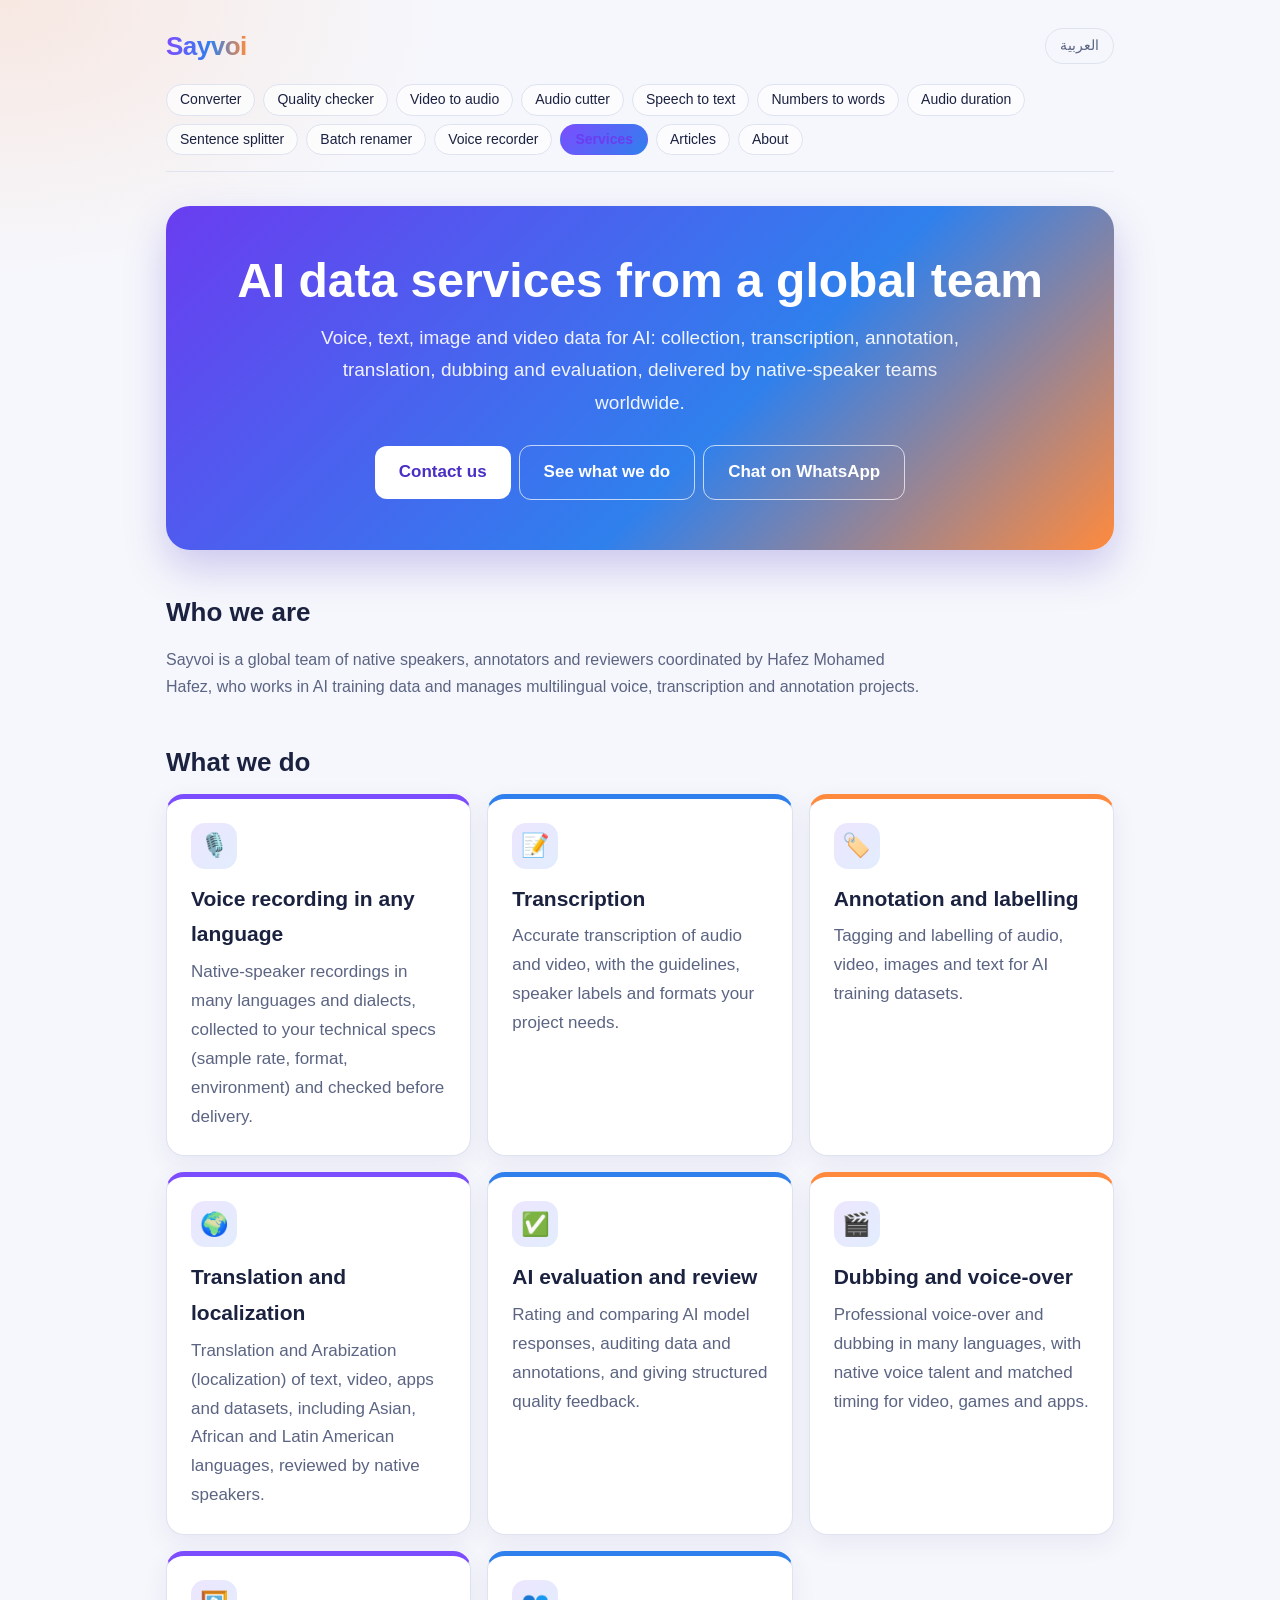
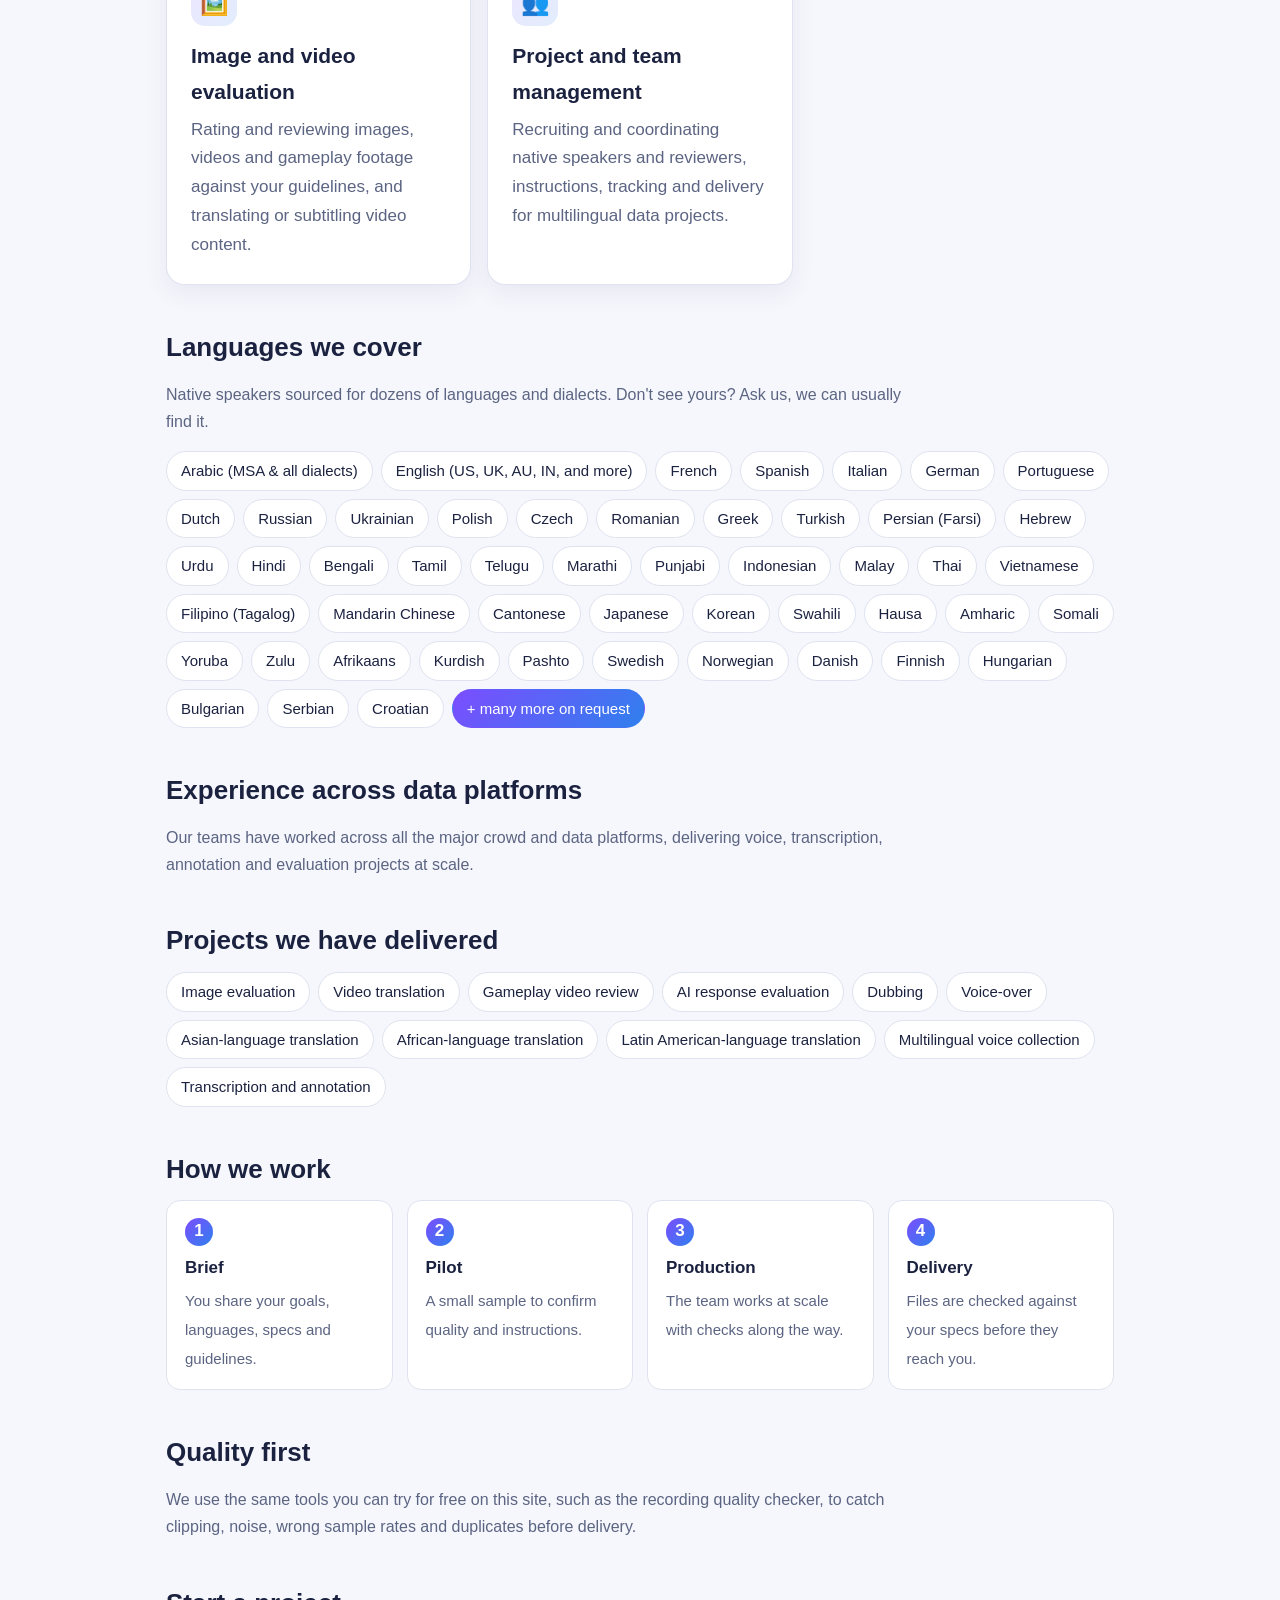
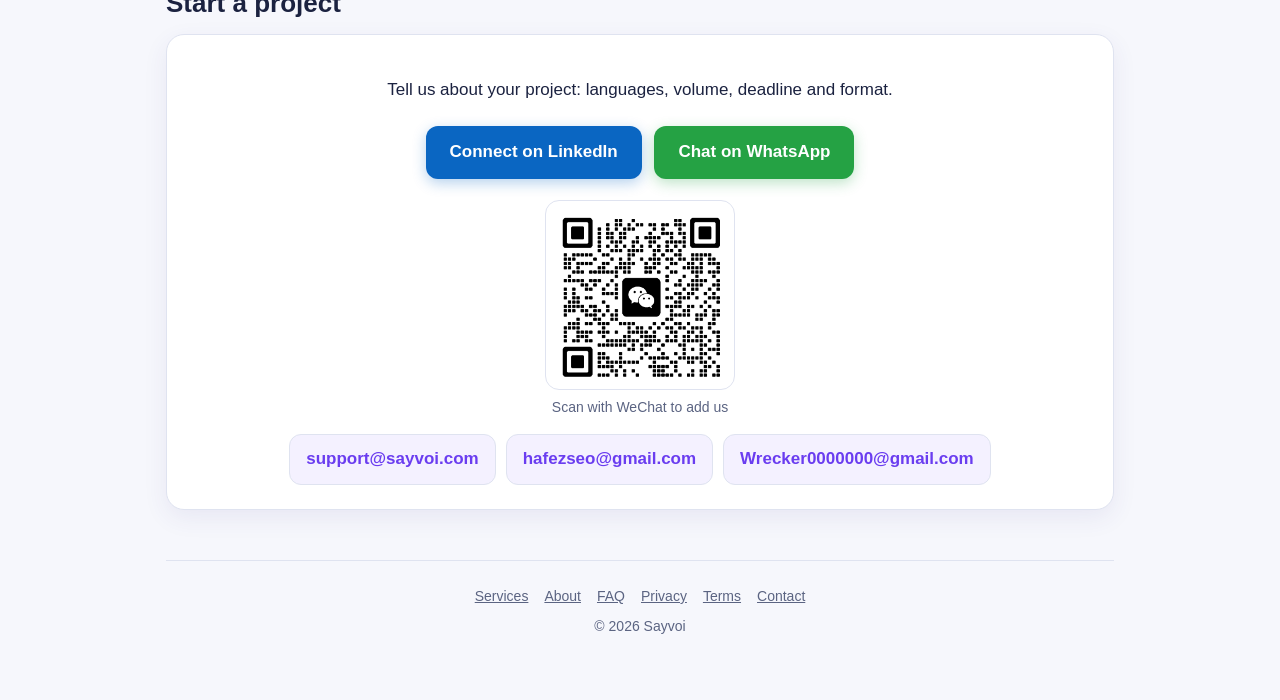
==== commit c14f627d: "Add files via upload" ====
--- a/services/index.html
+++ b/services/index.html
@@ -97,7 +97,7 @@
 <body>
 <div class="wrap">
 <nav class="top"><a class="brand" href="/">Sayvoi</a>
-<a class="nl" href="https://convert.sayvoi.com/" data-t="n1"></a><a class="nl" href="https://convert.sayvoi.com/check/" data-t="n2"></a><a class="nl" href="https://convert.sayvoi.com/video-to-audio/" data-t="n5"></a><a class="nl" href="https://convert.sayvoi.com/audio-cutter/" data-t="n7"></a><a class="nl" href="https://convert.sayvoi.com/speech-to-text/" data-t="n8"></a><a class="nl" href="https://convert.sayvoi.com/numbers-to-words/" data-t="n9"></a><a class="nl" href="https://convert.sayvoi.com/audio-duration/" data-t="n10"></a><a class="nl" href="https://convert.sayvoi.com/sentence-splitter/" data-t="n12"></a><a class="nl" href="https://convert.sayvoi.com/voice-recorder/" data-t="n11"></a><a class="nl on" href="/services/" data-t="n6" style="color:var(--accent);font-weight:700"></a><a class="nl" href="https://convert.sayvoi.com/articles/" data-t="n3"></a><a class="nl" href="https://convert.sayvoi.com/about.html" data-t="n4"></a>
+<a class="nl" href="https://convert.sayvoi.com/" data-t="n1"></a><a class="nl" href="https://convert.sayvoi.com/check/" data-t="n2"></a><a class="nl" href="https://convert.sayvoi.com/video-to-audio/" data-t="n5"></a><a class="nl" href="https://convert.sayvoi.com/audio-cutter/" data-t="n7"></a><a class="nl" href="https://convert.sayvoi.com/speech-to-text/" data-t="n8"></a><a class="nl" href="https://convert.sayvoi.com/numbers-to-words/" data-t="n9"></a><a class="nl" href="https://convert.sayvoi.com/audio-duration/" data-t="n10"></a><a class="nl" href="https://convert.sayvoi.com/sentence-splitter/" data-t="n12"></a><a class="nl" href="https://convert.sayvoi.com/audio-renamer/" data-t="n13"></a><a class="nl" href="https://convert.sayvoi.com/voice-recorder/" data-t="n11"></a><a class="nl on" href="/services/" data-t="n6" style="color:var(--accent);font-weight:700"></a><a class="nl" href="https://convert.sayvoi.com/articles/" data-t="n3"></a><a class="nl" href="https://convert.sayvoi.com/about.html" data-t="n4"></a>
 <button class="lang" id="langBtn" type="button">العربية</button></nav>
 <section class="band"><h1 data-t="t"></h1><p class="sub" data-t="sub"></p><a class="btn" href="#contact" data-t="cta"></a><a class="btn sec" href="#what" data-t="ctaB"></a><a class="btn sec" href="https://wa.me/message/6ZZFHW44SB2VE1" target="_blank" rel="noopener" data-t="wa"></a></section>
 <h2 data-t="whoH"></h2><p class="note" data-t="who"></p>
@@ -121,7 +121,7 @@
 </div>
 <script>
 (function(){
-  var T = {en:{"s1": "Voice recording in any language", "s2": "Transcription", "s3": "Annotation and labelling", "s4": "Translation and localization", "s5": "AI evaluation and review", "s7": "Dubbing and voice-over", "s8": "Image and video evaluation", "s6": "Project and team management", "s1p": "Native-speaker recordings in many languages and dialects, collected to your technical specs (sample rate, format, environment) and checked before delivery.", "s2p": "Accurate transcription of audio and video, with the guidelines, speaker labels and formats your project needs.", "s3p": "Tagging and labelling of audio, video, images and text for AI training datasets.", "s4p": "Translation and Arabization (localization) of text, video, apps and datasets, including Asian, African and Latin American languages, reviewed by native speakers.", "s5p": "Rating and comparing AI model responses, auditing data and annotations, and giving structured quality feedback.", "s7p": "Professional voice-over and dubbing in many languages, with native voice talent and matched timing for video, games and apps.", "s8p": "Rating and reviewing images, videos and gameplay footage against your guidelines, and translating or subtitling video content.", "s6p": "Recruiting and coordinating native speakers and reviewers, instructions, tracking and delivery for multilingual data projects.", "n1": "Converter", "n2": "Quality checker", "n3": "Articles", "n4": "About", "n5": "Video to audio", "n7": "Audio cutter", "n8": "Speech to text", "n9": "Numbers to words", "n10": "Audio duration", "n11": "Voice recorder", "n12": "Sentence splitter", "n6": "Services", "f1": "FAQ", "f2": "Privacy", "f3": "Terms", "f4": "Contact", "t": "AI data services from a global team", "sub": "Voice, text, image and video data for AI: collection, transcription, annotation, translation, dubbing and evaluation, delivered by native-speaker teams worldwide.", "cta": "Contact us", "whoH": "Who we are", "who": "Sayvoi is a global team of native speakers, annotators and reviewers coordinated by Hafez Mohamed Hafez, who works in AI training data and manages multilingual voice, transcription and annotation projects.", "whatH": "What we do", "howH": "How we work", "h1t": "Brief", "h1p": "You share your goals, languages, specs and guidelines.", "h2t": "Pilot", "h2p": "A small sample to confirm quality and instructions.", "h3t": "Production", "h3p": "The team works at scale with checks along the way.", "h4t": "Delivery", "h4p": "Files are checked against your specs before they reach you.", "qH": "Quality first", "q": "We use the same tools you can try for free on this site, such as the recording quality checker, to catch clipping, noise, wrong sample rates and duplicates before delivery.", "cH": "Start a project", "c": "Tell us about your project: languages, volume, deadline and format.", "prH": "Projects we have delivered", "wx": "Scan with WeChat to add us", "wa": "Chat on WhatsApp", "li": "Connect on LinkedIn", "langH": "Languages we cover", "langP": "Native speakers sourced for dozens of languages and dialects. Don't see yours? Ask us, we can usually find it.", "more": "+ many more on request", "platH": "Experience across data platforms", "platP": "Our teams have worked across all the major crowd and data platforms, delivering voice, transcription, annotation and evaluation projects at scale.", "platMore": "and other data platforms.", "platFine": "Platform names belong to their respective owners. Listing them describes our work experience and does not imply partnership or endorsement.", "ctaB": "See what we do"}, ar:{"s1": "تسجيلات صوتية بجميع اللغات", "s2": "التفريغ", "s3": "وضع العلامات والتوسيم", "s4": "الترجمة والتعريب", "s5": "تقييم وتدقيق الذكاء الاصطناعي", "s7": "الدبلجة والفويس أوفر", "s8": "تقييم الصور والفيديو", "s6": "إدارة المشاريع والفرق", "s1p": "تسجيلات لمتحدثين أصليين بلغات ولهجات متعددة، تُجمع وفق مواصفاتك التقنية (معدل العينة والصيغة وبيئة التسجيل) وتُفحص قبل التسليم.", "s2p": "تفريغ دقيق للصوت والفيديو وفق إرشادات مشروعك، مع تمييز المتحدثين والصيغة المطلوبة.", "s3p": "توسيم وتعليم الصوت والفيديو والصور والنصوص لبيانات تدريب الذكاء الاصطناعي.", "s4p": "ترجمة وتعريب النصوص والفيديو والتطبيقات وقواعد البيانات، بما فيها لغات آسيا وأفريقيا وأمريكا اللاتينية، مع مراجعة متحدثين أصليين.", "s5p": "تقييم ردود نماذج الذكاء الاصطناعي ومقارنتها، وتدقيق البيانات والتوسيم، وتقديم ملاحظات جودة منظمة.", "s7p": "فويس أوفر ودبلجة احترافية بلغات متعددة بأصوات متحدثين أصليين وتوقيت مطابق للفيديو والألعاب والتطبيقات.", "s8p": "تقييم ومراجعة الصور والفيديوهات ولقطات الألعاب وفق إرشاداتك، وترجمة المحتوى المرئي وإضافة الترجمة النصية.", "s6p": "توظيف وتنسيق المتحدثين الأصليين والمراجعين، وكتابة التعليمات والمتابعة والتسليم لمشاريع البيانات متعددة اللغات.", "n1": "المحوّل", "n2": "فاحص الجودة", "n3": "المقالات", "n4": "عن الموقع", "n5": "فيديو إلى صوت", "n7": "قص الصوت", "n8": "الصوت إلى نص", "n9": "الأرقام بالحروف", "n10": "مدة الملفات", "n11": "مسجّل الصوت", "n12": "مقسّم الجمل", "n6": "الخدمات", "f1": "الأسئلة الشائعة", "f2": "الخصوصية", "f3": "الشروط", "f4": "اتصل بنا", "t": "خدمات بيانات الذكاء الاصطناعي من فريق عالمي", "sub": "بيانات الصوت والنص والصورة والفيديو للذكاء الاصطناعي: جمع وتفريغ وتوسيم وترجمة ودبلجة وتقييم، بفرق من المتحدثين الأصليين حول العالم.", "cta": "تواصل معنا", "whoH": "من نحن", "who": "Sayvoi فريق عالمي من المتحدثين الأصليين والموسِّمين والمراجعين، ينسّق عمله حافظ محمد حافظ، المتخصص في بيانات تدريب الذكاء الاصطناعي ويدير مشاريع الصوت والتفريغ والتوسيم متعددة اللغات.", "whatH": "ماذا نقدم", "howH": "كيف نعمل", "h1t": "الطلب", "h1p": "تشاركنا أهدافك واللغات والمواصفات والإرشادات.", "h2t": "تجربة", "h2p": "عينة صغيرة للتأكد من الجودة والتعليمات.", "h3t": "الإنتاج", "h3p": "يعمل الفريق على نطاق واسع مع فحوص أثناء العمل.", "h4t": "التسليم", "h4p": "تُفحص الملفات وفق مواصفاتك قبل وصولها إليك.", "qH": "الجودة أولًا", "q": "نستخدم الأدوات نفسها التي يمكنك تجربتها مجانًا في هذا الموقع، مثل فاحص جودة التسجيلات، لاكتشاف التشويه والضوضاء ومعدلات العينة الخاطئة والملفات المكررة قبل التسليم.", "cH": "ابدأ مشروعك", "c": "أخبرنا عن مشروعك: اللغات والحجم والموعد والصيغة.", "prH": "مشاريع نفذناها", "wx": "امسح الرمز من WeChat لإضافتنا", "wa": "تواصل عبر واتساب", "li": "تواصل عبر LinkedIn", "langH": "اللغات التي نغطيها", "langP": "متحدثون أصليون لعشرات اللغات واللهجات. لا ترى لغتك؟ اسألنا، غالبًا نستطيع توفيرها.", "more": "+ والمزيد حسب الطلب", "platH": "خبرة على منصات البيانات", "platP": "عملت فرقنا على جميع منصات البيانات والعمل الجماعي الكبرى، ونفذت مشاريع الصوت والتفريغ والتوسيم والتقييم على نطاق واسع.", "platMore": "ومنصات بيانات أخرى.", "platFine": "أسماء المنصات ملك لأصحابها. ذكرها يصف خبرتنا العملية ولا يعني شراكة أو تزكية.", "ctaB": "تعرّف على خدماتنا"}};
+  var T = {en:{"s1": "Voice recording in any language", "s2": "Transcription", "s3": "Annotation and labelling", "s4": "Translation and localization", "s5": "AI evaluation and review", "s7": "Dubbing and voice-over", "s8": "Image and video evaluation", "s6": "Project and team management", "s1p": "Native-speaker recordings in many languages and dialects, collected to your technical specs (sample rate, format, environment) and checked before delivery.", "s2p": "Accurate transcription of audio and video, with the guidelines, speaker labels and formats your project needs.", "s3p": "Tagging and labelling of audio, video, images and text for AI training datasets.", "s4p": "Translation and Arabization (localization) of text, video, apps and datasets, including Asian, African and Latin American languages, reviewed by native speakers.", "s5p": "Rating and comparing AI model responses, auditing data and annotations, and giving structured quality feedback.", "s7p": "Professional voice-over and dubbing in many languages, with native voice talent and matched timing for video, games and apps.", "s8p": "Rating and reviewing images, videos and gameplay footage against your guidelines, and translating or subtitling video content.", "s6p": "Recruiting and coordinating native speakers and reviewers, instructions, tracking and delivery for multilingual data projects.", "n1": "Converter", "n2": "Quality checker", "n3": "Articles", "n4": "About", "n5": "Video to audio", "n7": "Audio cutter", "n8": "Speech to text", "n9": "Numbers to words", "n10": "Audio duration", "n11": "Voice recorder", "n12": "Sentence splitter", "n13": "Batch renamer", "n6": "Services", "f1": "FAQ", "f2": "Privacy", "f3": "Terms", "f4": "Contact", "t": "AI data services from a global team", "sub": "Voice, text, image and video data for AI: collection, transcription, annotation, translation, dubbing and evaluation, delivered by native-speaker teams worldwide.", "cta": "Contact us", "whoH": "Who we are", "who": "Sayvoi is a global team of native speakers, annotators and reviewers coordinated by Hafez Mohamed Hafez, who works in AI training data and manages multilingual voice, transcription and annotation projects.", "whatH": "What we do", "howH": "How we work", "h1t": "Brief", "h1p": "You share your goals, languages, specs and guidelines.", "h2t": "Pilot", "h2p": "A small sample to confirm quality and instructions.", "h3t": "Production", "h3p": "The team works at scale with checks along the way.", "h4t": "Delivery", "h4p": "Files are checked against your specs before they reach you.", "qH": "Quality first", "q": "We use the same tools you can try for free on this site, such as the recording quality checker, to catch clipping, noise, wrong sample rates and duplicates before delivery.", "cH": "Start a project", "c": "Tell us about your project: languages, volume, deadline and format.", "prH": "Projects we have delivered", "wx": "Scan with WeChat to add us", "wa": "Chat on WhatsApp", "li": "Connect on LinkedIn", "langH": "Languages we cover", "langP": "Native speakers sourced for dozens of languages and dialects. Don't see yours? Ask us, we can usually find it.", "more": "+ many more on request", "platH": "Experience across data platforms", "platP": "Our teams have worked across all the major crowd and data platforms, delivering voice, transcription, annotation and evaluation projects at scale.", "platMore": "and other data platforms.", "platFine": "Platform names belong to their respective owners. Listing them describes our work experience and does not imply partnership or endorsement.", "ctaB": "See what we do"}, ar:{"s1": "تسجيلات صوتية بجميع اللغات", "s2": "التفريغ", "s3": "وضع العلامات والتوسيم", "s4": "الترجمة والتعريب", "s5": "تقييم وتدقيق الذكاء الاصطناعي", "s7": "الدبلجة والفويس أوفر", "s8": "تقييم الصور والفيديو", "s6": "إدارة المشاريع والفرق", "s1p": "تسجيلات لمتحدثين أصليين بلغات ولهجات متعددة، تُجمع وفق مواصفاتك التقنية (معدل العينة والصيغة وبيئة التسجيل) وتُفحص قبل التسليم.", "s2p": "تفريغ دقيق للصوت والفيديو وفق إرشادات مشروعك، مع تمييز المتحدثين والصيغة المطلوبة.", "s3p": "توسيم وتعليم الصوت والفيديو والصور والنصوص لبيانات تدريب الذكاء الاصطناعي.", "s4p": "ترجمة وتعريب النصوص والفيديو والتطبيقات وقواعد البيانات، بما فيها لغات آسيا وأفريقيا وأمريكا اللاتينية، مع مراجعة متحدثين أصليين.", "s5p": "تقييم ردود نماذج الذكاء الاصطناعي ومقارنتها، وتدقيق البيانات والتوسيم، وتقديم ملاحظات جودة منظمة.", "s7p": "فويس أوفر ودبلجة احترافية بلغات متعددة بأصوات متحدثين أصليين وتوقيت مطابق للفيديو والألعاب والتطبيقات.", "s8p": "تقييم ومراجعة الصور والفيديوهات ولقطات الألعاب وفق إرشاداتك، وترجمة المحتوى المرئي وإضافة الترجمة النصية.", "s6p": "توظيف وتنسيق المتحدثين الأصليين والمراجعين، وكتابة التعليمات والمتابعة والتسليم لمشاريع البيانات متعددة اللغات.", "n1": "المحوّل", "n2": "فاحص الجودة", "n3": "المقالات", "n4": "عن الموقع", "n5": "فيديو إلى صوت", "n7": "قص الصوت", "n8": "الصوت إلى نص", "n9": "الأرقام بالحروف", "n10": "مدة الملفات", "n11": "مسجّل الصوت", "n12": "مقسّم الجمل", "n13": "إعادة التسمية", "n6": "الخدمات", "f1": "الأسئلة الشائعة", "f2": "الخصوصية", "f3": "الشروط", "f4": "اتصل بنا", "t": "خدمات بيانات الذكاء الاصطناعي من فريق عالمي", "sub": "بيانات الصوت والنص والصورة والفيديو للذكاء الاصطناعي: جمع وتفريغ وتوسيم وترجمة ودبلجة وتقييم، بفرق من المتحدثين الأصليين حول العالم.", "cta": "تواصل معنا", "whoH": "من نحن", "who": "Sayvoi فريق عالمي من المتحدثين الأصليين والموسِّمين والمراجعين، ينسّق عمله حافظ محمد حافظ، المتخصص في بيانات تدريب الذكاء الاصطناعي ويدير مشاريع الصوت والتفريغ والتوسيم متعددة اللغات.", "whatH": "ماذا نقدم", "howH": "كيف نعمل", "h1t": "الطلب", "h1p": "تشاركنا أهدافك واللغات والمواصفات والإرشادات.", "h2t": "تجربة", "h2p": "عينة صغيرة للتأكد من الجودة والتعليمات.", "h3t": "الإنتاج", "h3p": "يعمل الفريق على نطاق واسع مع فحوص أثناء العمل.", "h4t": "التسليم", "h4p": "تُفحص الملفات وفق مواصفاتك قبل وصولها إليك.", "qH": "الجودة أولًا", "q": "نستخدم الأدوات نفسها التي يمكنك تجربتها مجانًا في هذا الموقع، مثل فاحص جودة التسجيلات، لاكتشاف التشويه والضوضاء ومعدلات العينة الخاطئة والملفات المكررة قبل التسليم.", "cH": "ابدأ مشروعك", "c": "أخبرنا عن مشروعك: اللغات والحجم والموعد والصيغة.", "prH": "مشاريع نفذناها", "wx": "امسح الرمز من WeChat لإضافتنا", "wa": "تواصل عبر واتساب", "li": "تواصل عبر LinkedIn", "langH": "اللغات التي نغطيها", "langP": "متحدثون أصليون لعشرات اللغات واللهجات. لا ترى لغتك؟ اسألنا، غالبًا نستطيع توفيرها.", "more": "+ والمزيد حسب الطلب", "platH": "خبرة على منصات البيانات", "platP": "عملت فرقنا على جميع منصات البيانات والعمل الجماعي الكبرى، ونفذت مشاريع الصوت والتفريغ والتوسيم والتقييم على نطاق واسع.", "platMore": "ومنصات بيانات أخرى.", "platFine": "أسماء المنصات ملك لأصحابها. ذكرها يصف خبرتنا العملية ولا يعني شراكة أو تزكية.", "ctaB": "تعرّف على خدماتنا"}};
   var lang="en"; try{ var v=localStorage.getItem("lang"); if(v==="ar"||v==="en") lang=v; }catch(e){}
   function apply(){
     var t=T[lang]; document.documentElement.lang=lang; document.documentElement.dir=lang==="ar"?"rtl":"ltr";
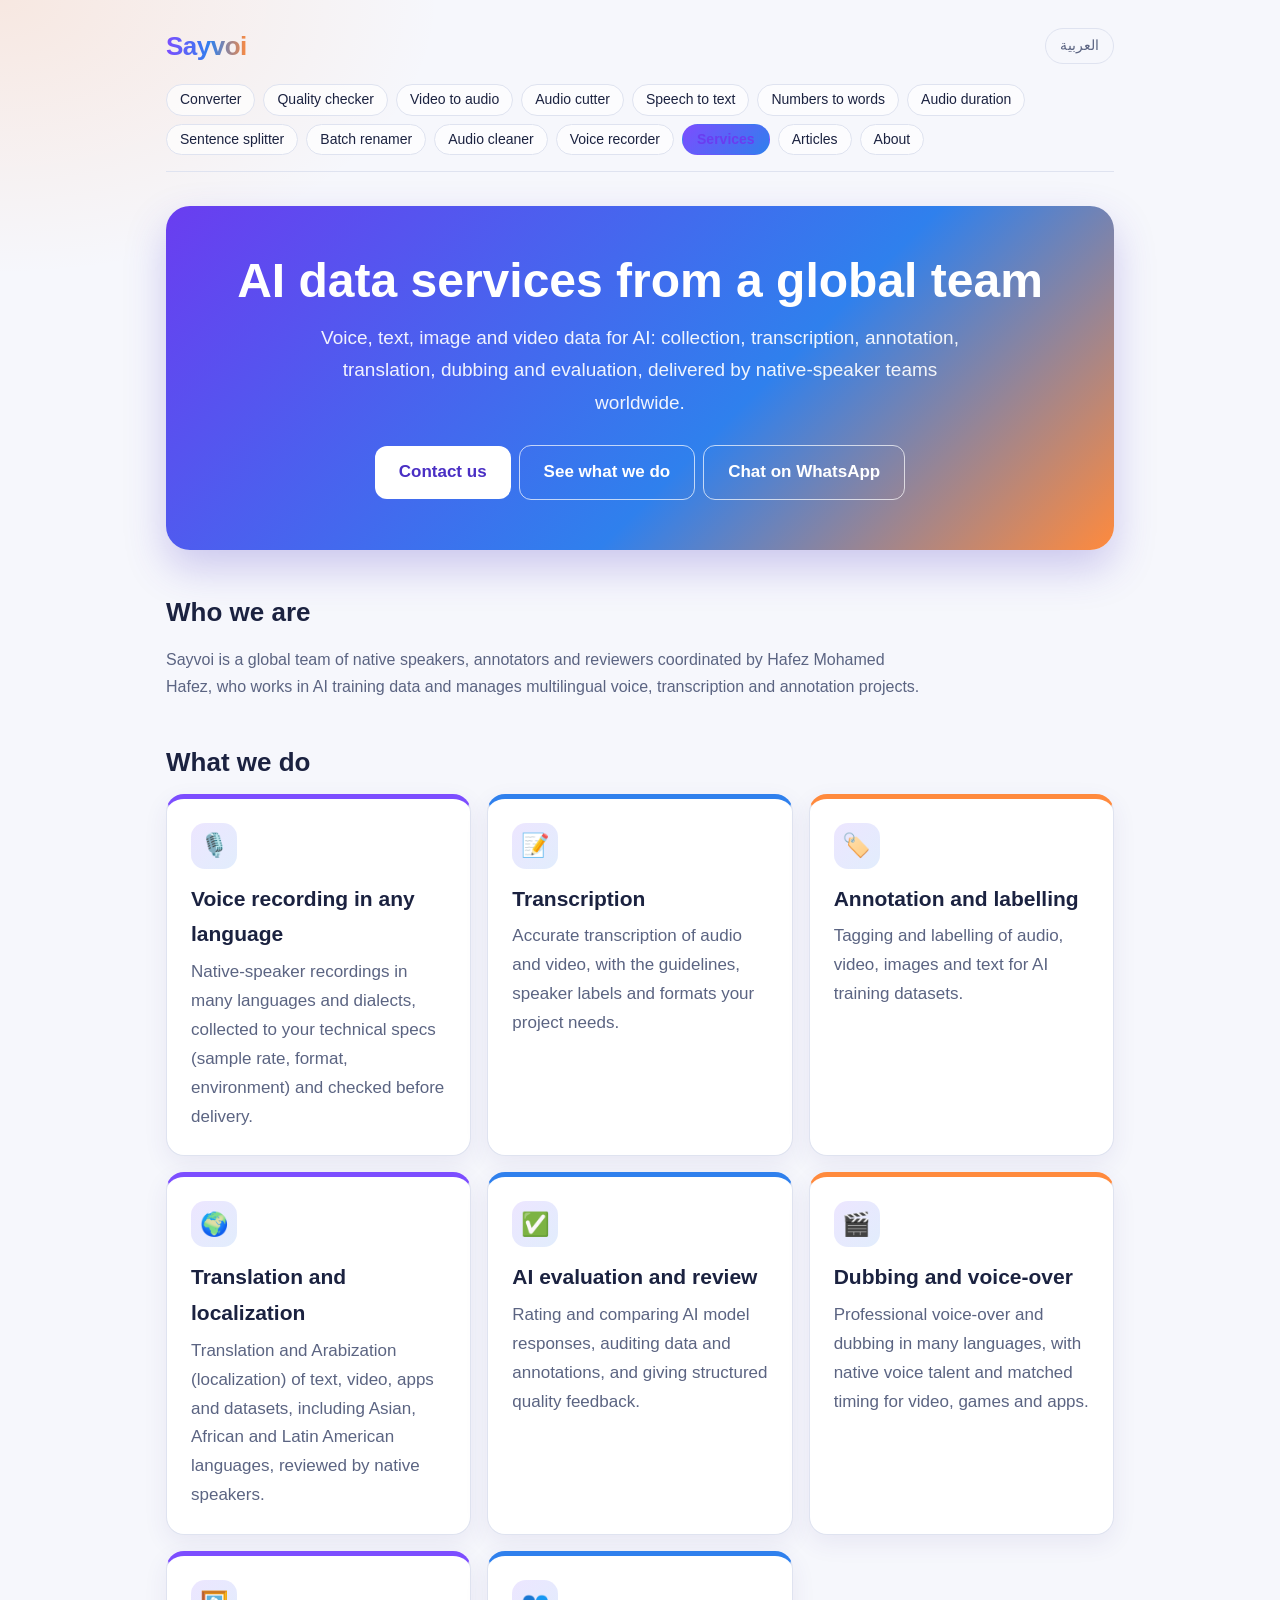
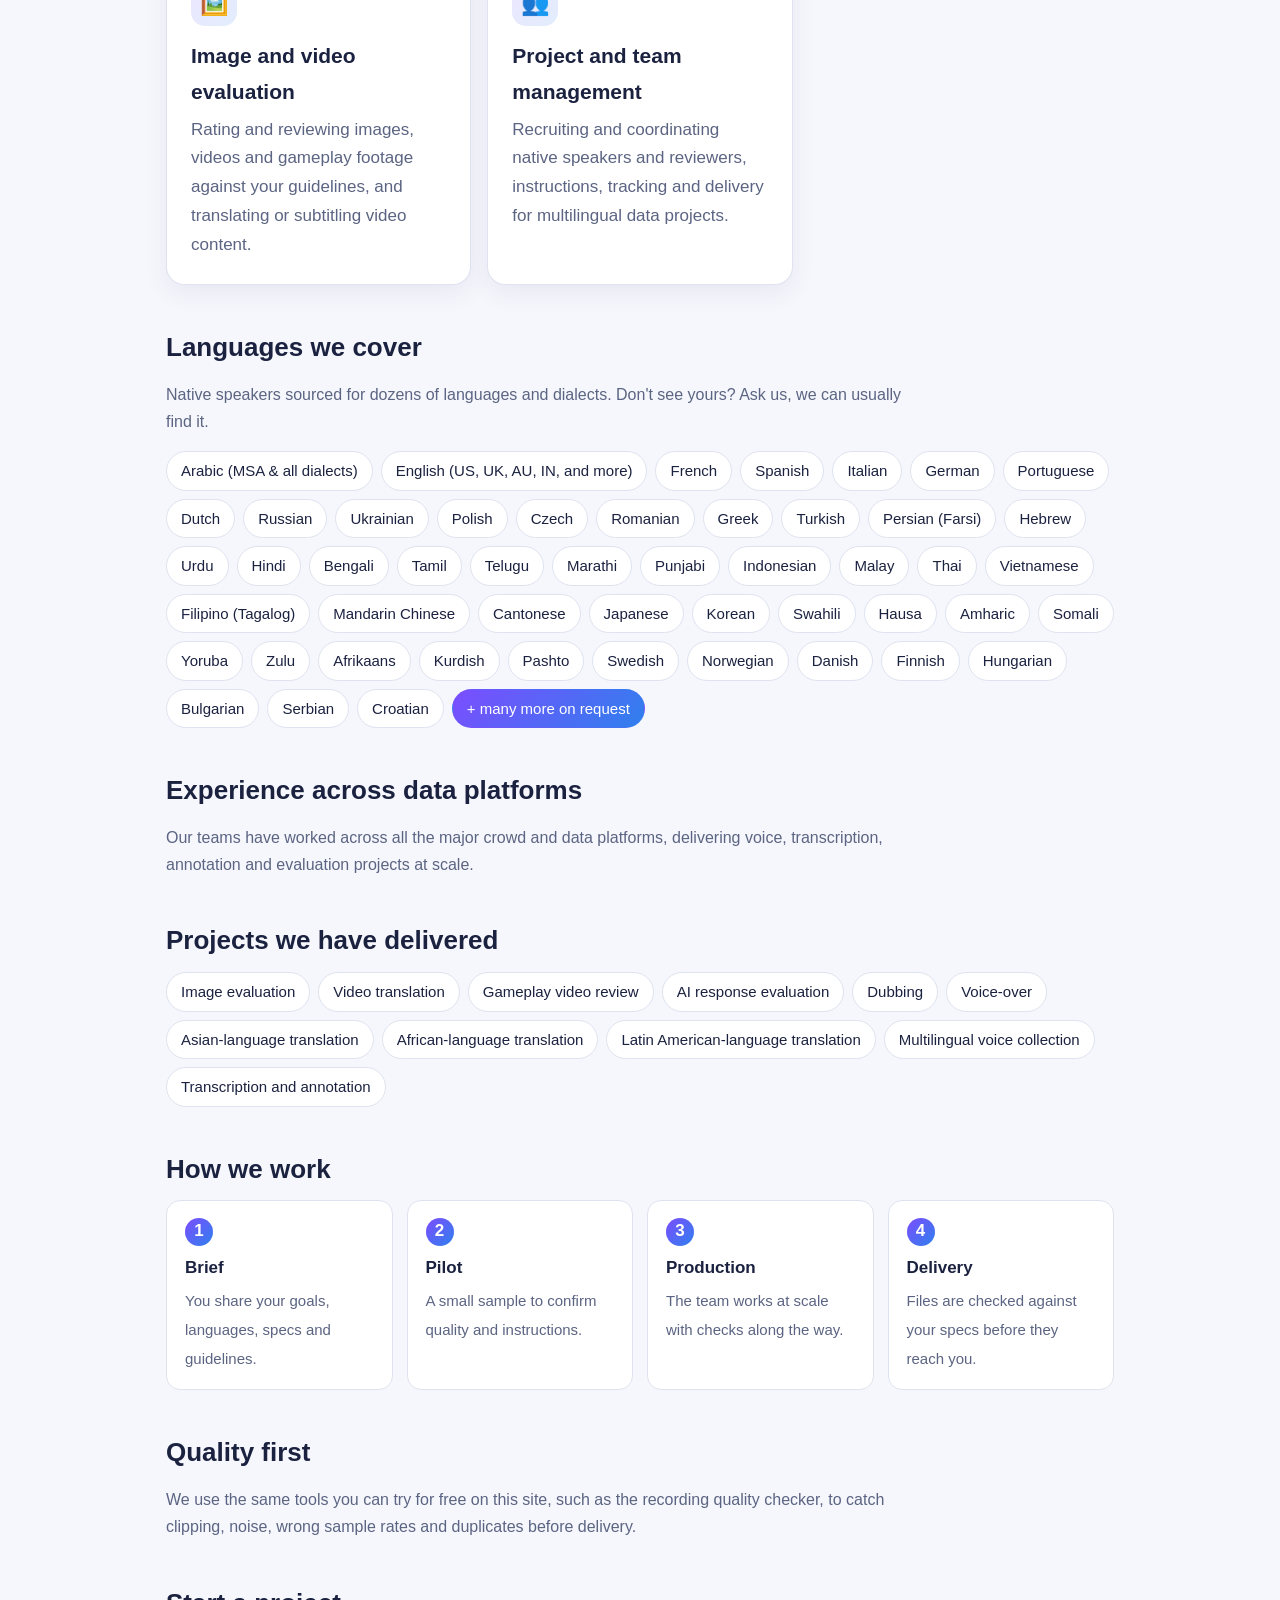
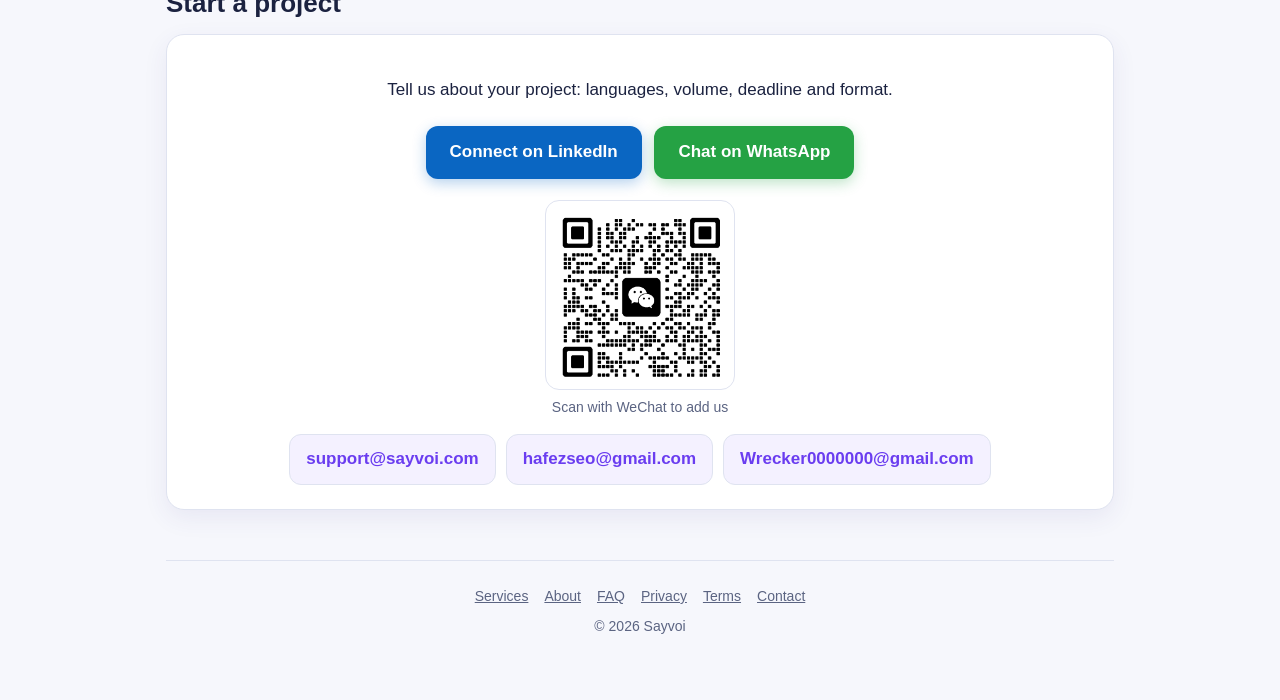
==== commit d287d81c: "Add files via upload" ====
--- a/services/index.html
+++ b/services/index.html
@@ -97,7 +97,7 @@
 <body>
 <div class="wrap">
 <nav class="top"><a class="brand" href="/">Sayvoi</a>
-<a class="nl" href="https://convert.sayvoi.com/" data-t="n1"></a><a class="nl" href="https://convert.sayvoi.com/check/" data-t="n2"></a><a class="nl" href="https://convert.sayvoi.com/video-to-audio/" data-t="n5"></a><a class="nl" href="https://convert.sayvoi.com/audio-cutter/" data-t="n7"></a><a class="nl" href="https://convert.sayvoi.com/speech-to-text/" data-t="n8"></a><a class="nl" href="https://convert.sayvoi.com/numbers-to-words/" data-t="n9"></a><a class="nl" href="https://convert.sayvoi.com/audio-duration/" data-t="n10"></a><a class="nl" href="https://convert.sayvoi.com/sentence-splitter/" data-t="n12"></a><a class="nl" href="https://convert.sayvoi.com/audio-renamer/" data-t="n13"></a><a class="nl" href="https://convert.sayvoi.com/voice-recorder/" data-t="n11"></a><a class="nl on" href="/services/" data-t="n6" style="color:var(--accent);font-weight:700"></a><a class="nl" href="https://convert.sayvoi.com/articles/" data-t="n3"></a><a class="nl" href="https://convert.sayvoi.com/about.html" data-t="n4"></a>
+<a class="nl" href="https://convert.sayvoi.com/" data-t="n1"></a><a class="nl" href="https://convert.sayvoi.com/check/" data-t="n2"></a><a class="nl" href="https://convert.sayvoi.com/video-to-audio/" data-t="n5"></a><a class="nl" href="https://convert.sayvoi.com/audio-cutter/" data-t="n7"></a><a class="nl" href="https://convert.sayvoi.com/speech-to-text/" data-t="n8"></a><a class="nl" href="https://convert.sayvoi.com/numbers-to-words/" data-t="n9"></a><a class="nl" href="https://convert.sayvoi.com/audio-duration/" data-t="n10"></a><a class="nl" href="https://convert.sayvoi.com/sentence-splitter/" data-t="n12"></a><a class="nl" href="https://convert.sayvoi.com/audio-renamer/" data-t="n13"></a><a class="nl" href="https://convert.sayvoi.com/audio-cleaner/" data-t="n14"></a><a class="nl" href="https://convert.sayvoi.com/voice-recorder/" data-t="n11"></a><a class="nl on" href="/services/" data-t="n6" style="color:var(--accent);font-weight:700"></a><a class="nl" href="https://convert.sayvoi.com/articles/" data-t="n3"></a><a class="nl" href="https://convert.sayvoi.com/about.html" data-t="n4"></a>
 <button class="lang" id="langBtn" type="button">العربية</button></nav>
 <section class="band"><h1 data-t="t"></h1><p class="sub" data-t="sub"></p><a class="btn" href="#contact" data-t="cta"></a><a class="btn sec" href="#what" data-t="ctaB"></a><a class="btn sec" href="https://wa.me/message/6ZZFHW44SB2VE1" target="_blank" rel="noopener" data-t="wa"></a></section>
 <h2 data-t="whoH"></h2><p class="note" data-t="who"></p>
@@ -121,7 +121,7 @@
 </div>
 <script>
 (function(){
-  var T = {en:{"s1": "Voice recording in any language", "s2": "Transcription", "s3": "Annotation and labelling", "s4": "Translation and localization", "s5": "AI evaluation and review", "s7": "Dubbing and voice-over", "s8": "Image and video evaluation", "s6": "Project and team management", "s1p": "Native-speaker recordings in many languages and dialects, collected to your technical specs (sample rate, format, environment) and checked before delivery.", "s2p": "Accurate transcription of audio and video, with the guidelines, speaker labels and formats your project needs.", "s3p": "Tagging and labelling of audio, video, images and text for AI training datasets.", "s4p": "Translation and Arabization (localization) of text, video, apps and datasets, including Asian, African and Latin American languages, reviewed by native speakers.", "s5p": "Rating and comparing AI model responses, auditing data and annotations, and giving structured quality feedback.", "s7p": "Professional voice-over and dubbing in many languages, with native voice talent and matched timing for video, games and apps.", "s8p": "Rating and reviewing images, videos and gameplay footage against your guidelines, and translating or subtitling video content.", "s6p": "Recruiting and coordinating native speakers and reviewers, instructions, tracking and delivery for multilingual data projects.", "n1": "Converter", "n2": "Quality checker", "n3": "Articles", "n4": "About", "n5": "Video to audio", "n7": "Audio cutter", "n8": "Speech to text", "n9": "Numbers to words", "n10": "Audio duration", "n11": "Voice recorder", "n12": "Sentence splitter", "n13": "Batch renamer", "n6": "Services", "f1": "FAQ", "f2": "Privacy", "f3": "Terms", "f4": "Contact", "t": "AI data services from a global team", "sub": "Voice, text, image and video data for AI: collection, transcription, annotation, translation, dubbing and evaluation, delivered by native-speaker teams worldwide.", "cta": "Contact us", "whoH": "Who we are", "who": "Sayvoi is a global team of native speakers, annotators and reviewers coordinated by Hafez Mohamed Hafez, who works in AI training data and manages multilingual voice, transcription and annotation projects.", "whatH": "What we do", "howH": "How we work", "h1t": "Brief", "h1p": "You share your goals, languages, specs and guidelines.", "h2t": "Pilot", "h2p": "A small sample to confirm quality and instructions.", "h3t": "Production", "h3p": "The team works at scale with checks along the way.", "h4t": "Delivery", "h4p": "Files are checked against your specs before they reach you.", "qH": "Quality first", "q": "We use the same tools you can try for free on this site, such as the recording quality checker, to catch clipping, noise, wrong sample rates and duplicates before delivery.", "cH": "Start a project", "c": "Tell us about your project: languages, volume, deadline and format.", "prH": "Projects we have delivered", "wx": "Scan with WeChat to add us", "wa": "Chat on WhatsApp", "li": "Connect on LinkedIn", "langH": "Languages we cover", "langP": "Native speakers sourced for dozens of languages and dialects. Don't see yours? Ask us, we can usually find it.", "more": "+ many more on request", "platH": "Experience across data platforms", "platP": "Our teams have worked across all the major crowd and data platforms, delivering voice, transcription, annotation and evaluation projects at scale.", "platMore": "and other data platforms.", "platFine": "Platform names belong to their respective owners. Listing them describes our work experience and does not imply partnership or endorsement.", "ctaB": "See what we do"}, ar:{"s1": "تسجيلات صوتية بجميع اللغات", "s2": "التفريغ", "s3": "وضع العلامات والتوسيم", "s4": "الترجمة والتعريب", "s5": "تقييم وتدقيق الذكاء الاصطناعي", "s7": "الدبلجة والفويس أوفر", "s8": "تقييم الصور والفيديو", "s6": "إدارة المشاريع والفرق", "s1p": "تسجيلات لمتحدثين أصليين بلغات ولهجات متعددة، تُجمع وفق مواصفاتك التقنية (معدل العينة والصيغة وبيئة التسجيل) وتُفحص قبل التسليم.", "s2p": "تفريغ دقيق للصوت والفيديو وفق إرشادات مشروعك، مع تمييز المتحدثين والصيغة المطلوبة.", "s3p": "توسيم وتعليم الصوت والفيديو والصور والنصوص لبيانات تدريب الذكاء الاصطناعي.", "s4p": "ترجمة وتعريب النصوص والفيديو والتطبيقات وقواعد البيانات، بما فيها لغات آسيا وأفريقيا وأمريكا اللاتينية، مع مراجعة متحدثين أصليين.", "s5p": "تقييم ردود نماذج الذكاء الاصطناعي ومقارنتها، وتدقيق البيانات والتوسيم، وتقديم ملاحظات جودة منظمة.", "s7p": "فويس أوفر ودبلجة احترافية بلغات متعددة بأصوات متحدثين أصليين وتوقيت مطابق للفيديو والألعاب والتطبيقات.", "s8p": "تقييم ومراجعة الصور والفيديوهات ولقطات الألعاب وفق إرشاداتك، وترجمة المحتوى المرئي وإضافة الترجمة النصية.", "s6p": "توظيف وتنسيق المتحدثين الأصليين والمراجعين، وكتابة التعليمات والمتابعة والتسليم لمشاريع البيانات متعددة اللغات.", "n1": "المحوّل", "n2": "فاحص الجودة", "n3": "المقالات", "n4": "عن الموقع", "n5": "فيديو إلى صوت", "n7": "قص الصوت", "n8": "الصوت إلى نص", "n9": "الأرقام بالحروف", "n10": "مدة الملفات", "n11": "مسجّل الصوت", "n12": "مقسّم الجمل", "n13": "إعادة التسمية", "n6": "الخدمات", "f1": "الأسئلة الشائعة", "f2": "الخصوصية", "f3": "الشروط", "f4": "اتصل بنا", "t": "خدمات بيانات الذكاء الاصطناعي من فريق عالمي", "sub": "بيانات الصوت والنص والصورة والفيديو للذكاء الاصطناعي: جمع وتفريغ وتوسيم وترجمة ودبلجة وتقييم، بفرق من المتحدثين الأصليين حول العالم.", "cta": "تواصل معنا", "whoH": "من نحن", "who": "Sayvoi فريق عالمي من المتحدثين الأصليين والموسِّمين والمراجعين، ينسّق عمله حافظ محمد حافظ، المتخصص في بيانات تدريب الذكاء الاصطناعي ويدير مشاريع الصوت والتفريغ والتوسيم متعددة اللغات.", "whatH": "ماذا نقدم", "howH": "كيف نعمل", "h1t": "الطلب", "h1p": "تشاركنا أهدافك واللغات والمواصفات والإرشادات.", "h2t": "تجربة", "h2p": "عينة صغيرة للتأكد من الجودة والتعليمات.", "h3t": "الإنتاج", "h3p": "يعمل الفريق على نطاق واسع مع فحوص أثناء العمل.", "h4t": "التسليم", "h4p": "تُفحص الملفات وفق مواصفاتك قبل وصولها إليك.", "qH": "الجودة أولًا", "q": "نستخدم الأدوات نفسها التي يمكنك تجربتها مجانًا في هذا الموقع، مثل فاحص جودة التسجيلات، لاكتشاف التشويه والضوضاء ومعدلات العينة الخاطئة والملفات المكررة قبل التسليم.", "cH": "ابدأ مشروعك", "c": "أخبرنا عن مشروعك: اللغات والحجم والموعد والصيغة.", "prH": "مشاريع نفذناها", "wx": "امسح الرمز من WeChat لإضافتنا", "wa": "تواصل عبر واتساب", "li": "تواصل عبر LinkedIn", "langH": "اللغات التي نغطيها", "langP": "متحدثون أصليون لعشرات اللغات واللهجات. لا ترى لغتك؟ اسألنا، غالبًا نستطيع توفيرها.", "more": "+ والمزيد حسب الطلب", "platH": "خبرة على منصات البيانات", "platP": "عملت فرقنا على جميع منصات البيانات والعمل الجماعي الكبرى، ونفذت مشاريع الصوت والتفريغ والتوسيم والتقييم على نطاق واسع.", "platMore": "ومنصات بيانات أخرى.", "platFine": "أسماء المنصات ملك لأصحابها. ذكرها يصف خبرتنا العملية ولا يعني شراكة أو تزكية.", "ctaB": "تعرّف على خدماتنا"}};
+  var T = {en:{"s1": "Voice recording in any language", "s2": "Transcription", "s3": "Annotation and labelling", "s4": "Translation and localization", "s5": "AI evaluation and review", "s7": "Dubbing and voice-over", "s8": "Image and video evaluation", "s6": "Project and team management", "s1p": "Native-speaker recordings in many languages and dialects, collected to your technical specs (sample rate, format, environment) and checked before delivery.", "s2p": "Accurate transcription of audio and video, with the guidelines, speaker labels and formats your project needs.", "s3p": "Tagging and labelling of audio, video, images and text for AI training datasets.", "s4p": "Translation and Arabization (localization) of text, video, apps and datasets, including Asian, African and Latin American languages, reviewed by native speakers.", "s5p": "Rating and comparing AI model responses, auditing data and annotations, and giving structured quality feedback.", "s7p": "Professional voice-over and dubbing in many languages, with native voice talent and matched timing for video, games and apps.", "s8p": "Rating and reviewing images, videos and gameplay footage against your guidelines, and translating or subtitling video content.", "s6p": "Recruiting and coordinating native speakers and reviewers, instructions, tracking and delivery for multilingual data projects.", "n1": "Converter", "n2": "Quality checker", "n3": "Articles", "n4": "About", "n5": "Video to audio", "n7": "Audio cutter", "n8": "Speech to text", "n9": "Numbers to words", "n10": "Audio duration", "n11": "Voice recorder", "n12": "Sentence splitter", "n13": "Batch renamer", "n14": "Audio cleaner", "n6": "Services", "f1": "FAQ", "f2": "Privacy", "f3": "Terms", "f4": "Contact", "t": "AI data services from a global team", "sub": "Voice, text, image and video data for AI: collection, transcription, annotation, translation, dubbing and evaluation, delivered by native-speaker teams worldwide.", "cta": "Contact us", "whoH": "Who we are", "who": "Sayvoi is a global team of native speakers, annotators and reviewers coordinated by Hafez Mohamed Hafez, who works in AI training data and manages multilingual voice, transcription and annotation projects.", "whatH": "What we do", "howH": "How we work", "h1t": "Brief", "h1p": "You share your goals, languages, specs and guidelines.", "h2t": "Pilot", "h2p": "A small sample to confirm quality and instructions.", "h3t": "Production", "h3p": "The team works at scale with checks along the way.", "h4t": "Delivery", "h4p": "Files are checked against your specs before they reach you.", "qH": "Quality first", "q": "We use the same tools you can try for free on this site, such as the recording quality checker, to catch clipping, noise, wrong sample rates and duplicates before delivery.", "cH": "Start a project", "c": "Tell us about your project: languages, volume, deadline and format.", "prH": "Projects we have delivered", "wx": "Scan with WeChat to add us", "wa": "Chat on WhatsApp", "li": "Connect on LinkedIn", "langH": "Languages we cover", "langP": "Native speakers sourced for dozens of languages and dialects. Don't see yours? Ask us, we can usually find it.", "more": "+ many more on request", "platH": "Experience across data platforms", "platP": "Our teams have worked across all the major crowd and data platforms, delivering voice, transcription, annotation and evaluation projects at scale.", "platMore": "and other data platforms.", "platFine": "Platform names belong to their respective owners. Listing them describes our work experience and does not imply partnership or endorsement.", "ctaB": "See what we do"}, ar:{"s1": "تسجيلات صوتية بجميع اللغات", "s2": "التفريغ", "s3": "وضع العلامات والتوسيم", "s4": "الترجمة والتعريب", "s5": "تقييم وتدقيق الذكاء الاصطناعي", "s7": "الدبلجة والفويس أوفر", "s8": "تقييم الصور والفيديو", "s6": "إدارة المشاريع والفرق", "s1p": "تسجيلات لمتحدثين أصليين بلغات ولهجات متعددة، تُجمع وفق مواصفاتك التقنية (معدل العينة والصيغة وبيئة التسجيل) وتُفحص قبل التسليم.", "s2p": "تفريغ دقيق للصوت والفيديو وفق إرشادات مشروعك، مع تمييز المتحدثين والصيغة المطلوبة.", "s3p": "توسيم وتعليم الصوت والفيديو والصور والنصوص لبيانات تدريب الذكاء الاصطناعي.", "s4p": "ترجمة وتعريب النصوص والفيديو والتطبيقات وقواعد البيانات، بما فيها لغات آسيا وأفريقيا وأمريكا اللاتينية، مع مراجعة متحدثين أصليين.", "s5p": "تقييم ردود نماذج الذكاء الاصطناعي ومقارنتها، وتدقيق البيانات والتوسيم، وتقديم ملاحظات جودة منظمة.", "s7p": "فويس أوفر ودبلجة احترافية بلغات متعددة بأصوات متحدثين أصليين وتوقيت مطابق للفيديو والألعاب والتطبيقات.", "s8p": "تقييم ومراجعة الصور والفيديوهات ولقطات الألعاب وفق إرشاداتك، وترجمة المحتوى المرئي وإضافة الترجمة النصية.", "s6p": "توظيف وتنسيق المتحدثين الأصليين والمراجعين، وكتابة التعليمات والمتابعة والتسليم لمشاريع البيانات متعددة اللغات.", "n1": "المحوّل", "n2": "فاحص الجودة", "n3": "المقالات", "n4": "عن الموقع", "n5": "فيديو إلى صوت", "n7": "قص الصوت", "n8": "الصوت إلى نص", "n9": "الأرقام بالحروف", "n10": "مدة الملفات", "n11": "مسجّل الصوت", "n12": "مقسّم الجمل", "n13": "إعادة التسمية", "n14": "منظّف الصوت", "n6": "الخدمات", "f1": "الأسئلة الشائعة", "f2": "الخصوصية", "f3": "الشروط", "f4": "اتصل بنا", "t": "خدمات بيانات الذكاء الاصطناعي من فريق عالمي", "sub": "بيانات الصوت والنص والصورة والفيديو للذكاء الاصطناعي: جمع وتفريغ وتوسيم وترجمة ودبلجة وتقييم، بفرق من المتحدثين الأصليين حول العالم.", "cta": "تواصل معنا", "whoH": "من نحن", "who": "Sayvoi فريق عالمي من المتحدثين الأصليين والموسِّمين والمراجعين، ينسّق عمله حافظ محمد حافظ، المتخصص في بيانات تدريب الذكاء الاصطناعي ويدير مشاريع الصوت والتفريغ والتوسيم متعددة اللغات.", "whatH": "ماذا نقدم", "howH": "كيف نعمل", "h1t": "الطلب", "h1p": "تشاركنا أهدافك واللغات والمواصفات والإرشادات.", "h2t": "تجربة", "h2p": "عينة صغيرة للتأكد من الجودة والتعليمات.", "h3t": "الإنتاج", "h3p": "يعمل الفريق على نطاق واسع مع فحوص أثناء العمل.", "h4t": "التسليم", "h4p": "تُفحص الملفات وفق مواصفاتك قبل وصولها إليك.", "qH": "الجودة أولًا", "q": "نستخدم الأدوات نفسها التي يمكنك تجربتها مجانًا في هذا الموقع، مثل فاحص جودة التسجيلات، لاكتشاف التشويه والضوضاء ومعدلات العينة الخاطئة والملفات المكررة قبل التسليم.", "cH": "ابدأ مشروعك", "c": "أخبرنا عن مشروعك: اللغات والحجم والموعد والصيغة.", "prH": "مشاريع نفذناها", "wx": "امسح الرمز من WeChat لإضافتنا", "wa": "تواصل عبر واتساب", "li": "تواصل عبر LinkedIn", "langH": "اللغات التي نغطيها", "langP": "متحدثون أصليون لعشرات اللغات واللهجات. لا ترى لغتك؟ اسألنا، غالبًا نستطيع توفيرها.", "more": "+ والمزيد حسب الطلب", "platH": "خبرة على منصات البيانات", "platP": "عملت فرقنا على جميع منصات البيانات والعمل الجماعي الكبرى، ونفذت مشاريع الصوت والتفريغ والتوسيم والتقييم على نطاق واسع.", "platMore": "ومنصات بيانات أخرى.", "platFine": "أسماء المنصات ملك لأصحابها. ذكرها يصف خبرتنا العملية ولا يعني شراكة أو تزكية.", "ctaB": "تعرّف على خدماتنا"}};
   var lang="en"; try{ var v=localStorage.getItem("lang"); if(v==="ar"||v==="en") lang=v; }catch(e){}
   function apply(){
     var t=T[lang]; document.documentElement.lang=lang; document.documentElement.dir=lang==="ar"?"rtl":"ltr";
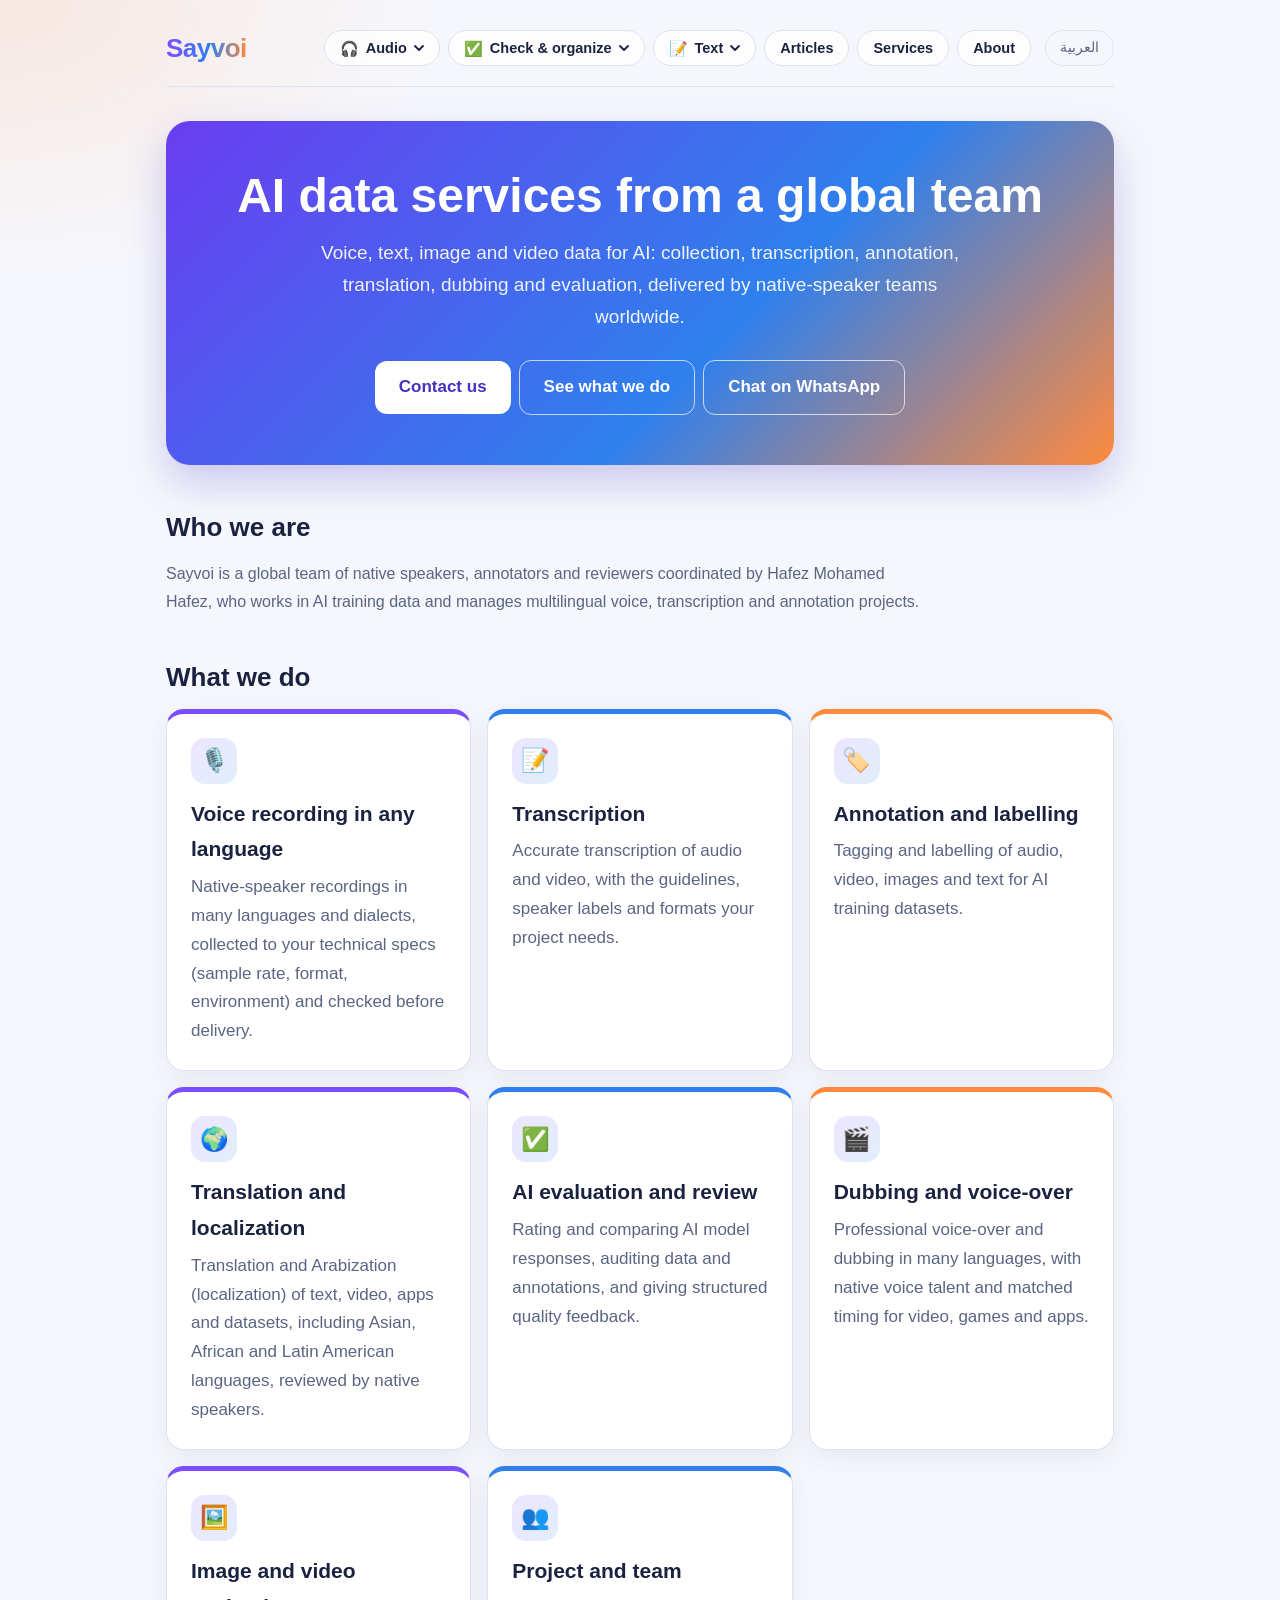
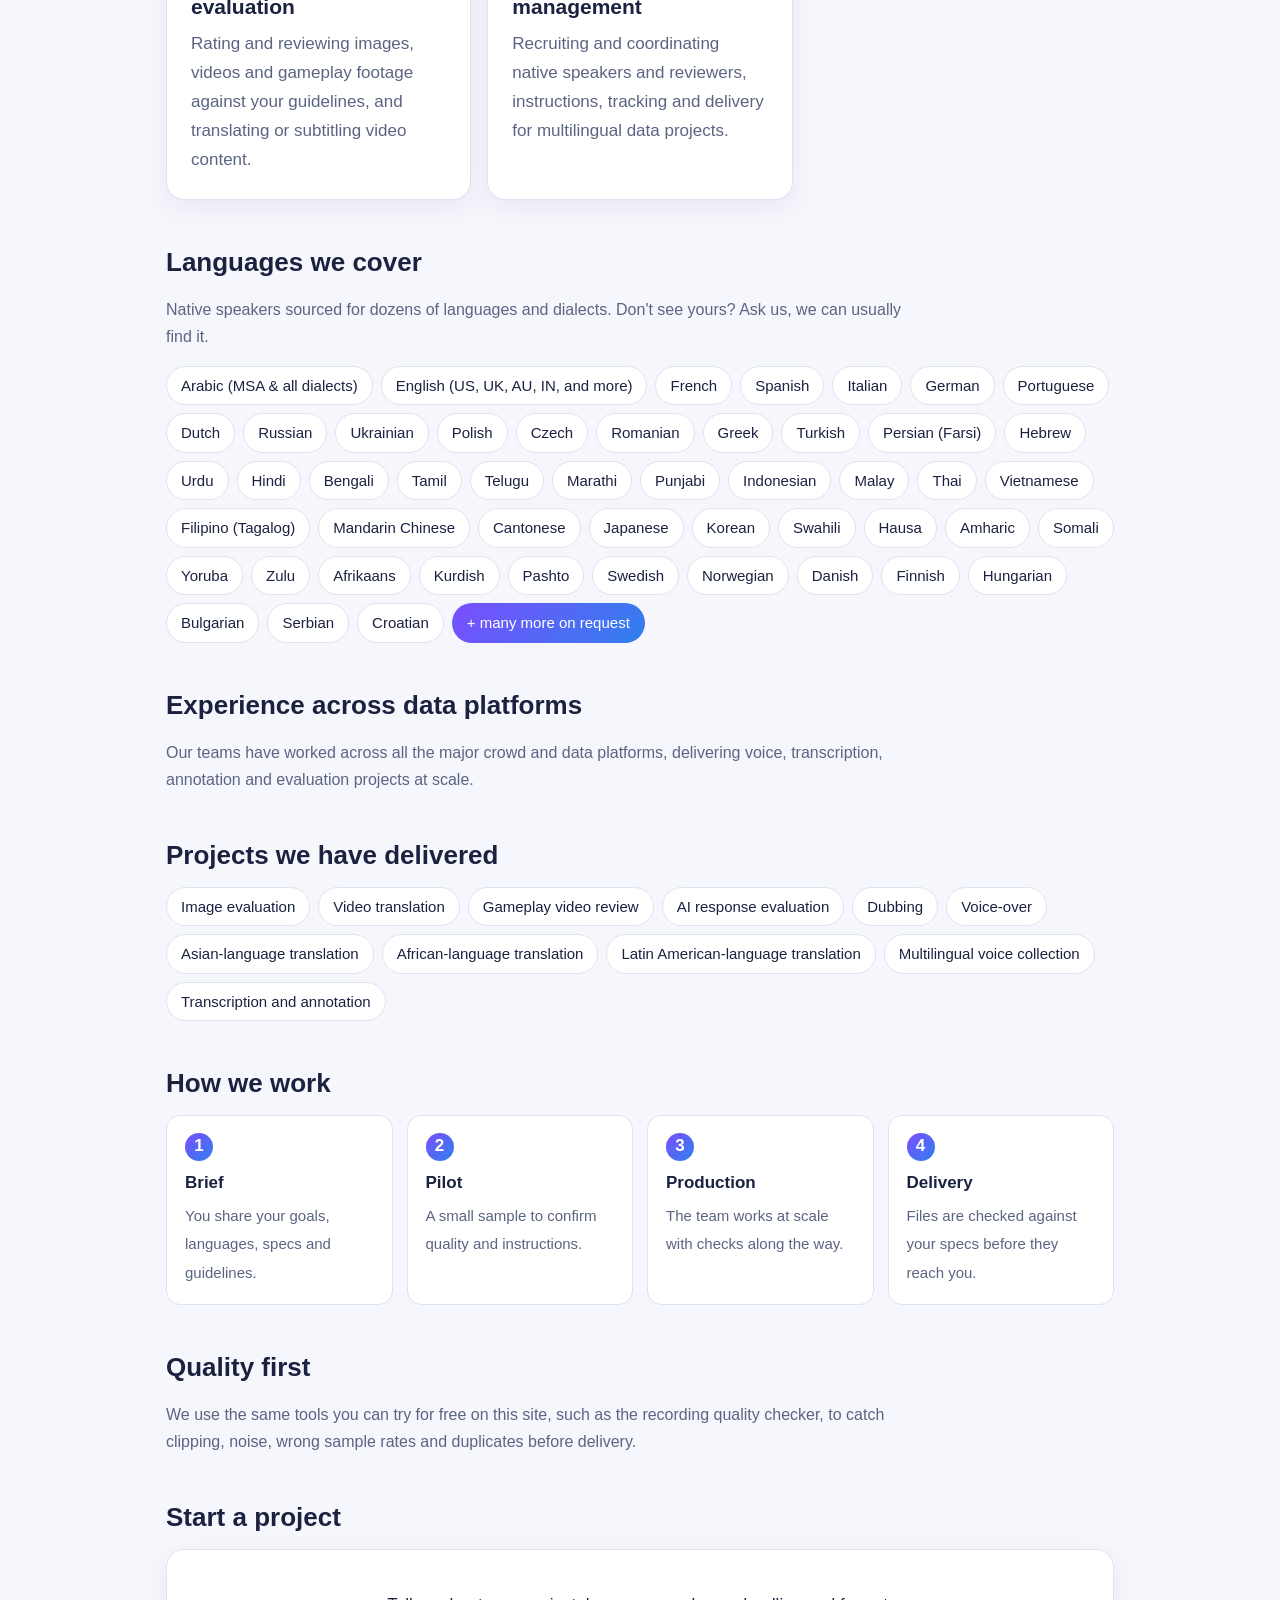
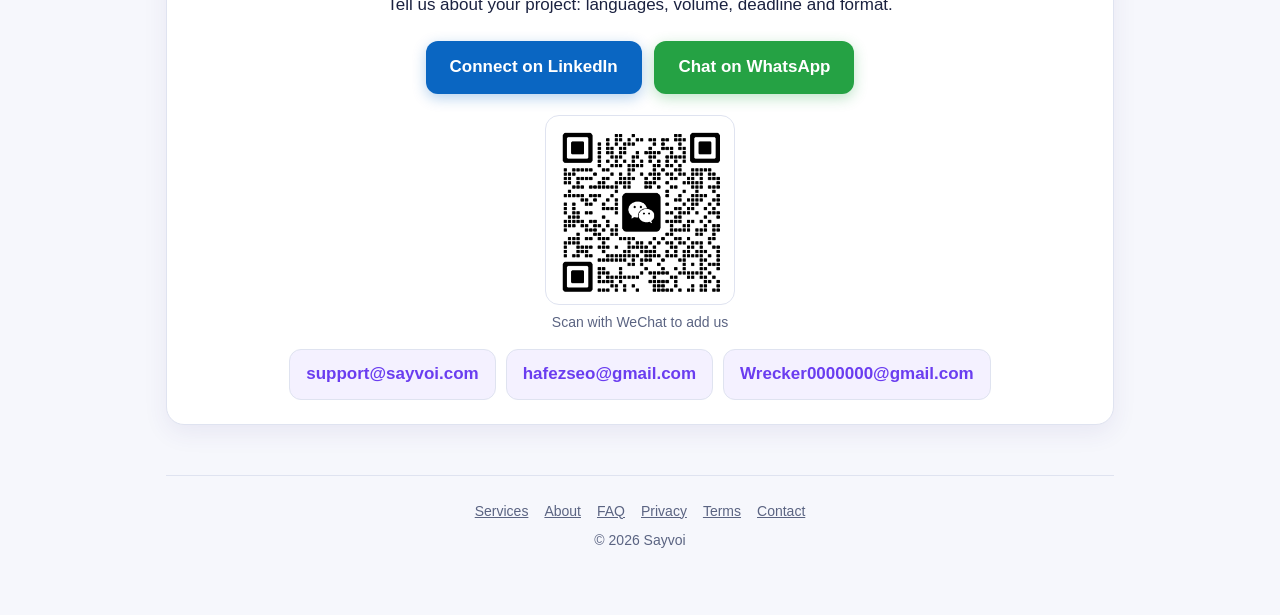
==== commit c2907d25: "Add files via upload" ====
--- a/services/index.html
+++ b/services/index.html
@@ -93,11 +93,13 @@
 @media (max-width:520px){nav.top a:not(.brand),.top a.nl{font-size:13px;padding:4px 11px}}
 /* /nav v2 */
 </style>
+<link rel="stylesheet" href="/assets/nav.css?v=1">
+<script src="/assets/nav.js?v=1" defer></script>
 </head>
 <body>
 <div class="wrap">
 <nav class="top"><a class="brand" href="/">Sayvoi</a>
-<a class="nl" href="https://convert.sayvoi.com/" data-t="n1"></a><a class="nl" href="https://convert.sayvoi.com/check/" data-t="n2"></a><a class="nl" href="https://convert.sayvoi.com/video-to-audio/" data-t="n5"></a><a class="nl" href="https://convert.sayvoi.com/audio-cutter/" data-t="n7"></a><a class="nl" href="https://convert.sayvoi.com/speech-to-text/" data-t="n8"></a><a class="nl" href="https://convert.sayvoi.com/numbers-to-words/" data-t="n9"></a><a class="nl" href="https://convert.sayvoi.com/audio-duration/" data-t="n10"></a><a class="nl" href="https://convert.sayvoi.com/sentence-splitter/" data-t="n12"></a><a class="nl" href="https://convert.sayvoi.com/audio-renamer/" data-t="n13"></a><a class="nl" href="https://convert.sayvoi.com/audio-cleaner/" data-t="n14"></a><a class="nl" href="https://convert.sayvoi.com/voice-recorder/" data-t="n11"></a><a class="nl on" href="/services/" data-t="n6" style="color:var(--accent);font-weight:700"></a><a class="nl" href="https://convert.sayvoi.com/articles/" data-t="n3"></a><a class="nl" href="https://convert.sayvoi.com/about.html" data-t="n4"></a>
+<a class="nl" href="https://convert.sayvoi.com/" data-t="n1"></a><a class="nl" href="https://convert.sayvoi.com/check/" data-t="n2"></a><a class="nl" href="https://convert.sayvoi.com/video-to-audio/" data-t="n5"></a><a class="nl" href="https://convert.sayvoi.com/audio-cutter/" data-t="n7"></a><a class="nl" href="https://convert.sayvoi.com/speech-to-text/" data-t="n8"></a><a class="nl" href="https://convert.sayvoi.com/numbers-to-words/" data-t="n9"></a><a class="nl" href="https://convert.sayvoi.com/audio-duration/" data-t="n10"></a><a class="nl" href="https://convert.sayvoi.com/sentence-splitter/" data-t="n12"></a><a class="nl" href="https://convert.sayvoi.com/audio-renamer/" data-t="n13"></a><a class="nl" href="https://convert.sayvoi.com/audio-cleaner/" data-t="n14"></a><a class="nl" href="https://convert.sayvoi.com/audio-speed/" data-t="n15"></a><a class="nl" href="https://convert.sayvoi.com/voice-recorder/" data-t="n11"></a><a class="nl on" href="/services/" data-t="n6" style="color:var(--accent);font-weight:700"></a><a class="nl" href="https://convert.sayvoi.com/articles/" data-t="n3"></a><a class="nl" href="https://convert.sayvoi.com/about.html" data-t="n4"></a>
 <button class="lang" id="langBtn" type="button">العربية</button></nav>
 <section class="band"><h1 data-t="t"></h1><p class="sub" data-t="sub"></p><a class="btn" href="#contact" data-t="cta"></a><a class="btn sec" href="#what" data-t="ctaB"></a><a class="btn sec" href="https://wa.me/message/6ZZFHW44SB2VE1" target="_blank" rel="noopener" data-t="wa"></a></section>
 <h2 data-t="whoH"></h2><p class="note" data-t="who"></p>
@@ -121,7 +123,7 @@
 </div>
 <script>
 (function(){
-  var T = {en:{"s1": "Voice recording in any language", "s2": "Transcription", "s3": "Annotation and labelling", "s4": "Translation and localization", "s5": "AI evaluation and review", "s7": "Dubbing and voice-over", "s8": "Image and video evaluation", "s6": "Project and team management", "s1p": "Native-speaker recordings in many languages and dialects, collected to your technical specs (sample rate, format, environment) and checked before delivery.", "s2p": "Accurate transcription of audio and video, with the guidelines, speaker labels and formats your project needs.", "s3p": "Tagging and labelling of audio, video, images and text for AI training datasets.", "s4p": "Translation and Arabization (localization) of text, video, apps and datasets, including Asian, African and Latin American languages, reviewed by native speakers.", "s5p": "Rating and comparing AI model responses, auditing data and annotations, and giving structured quality feedback.", "s7p": "Professional voice-over and dubbing in many languages, with native voice talent and matched timing for video, games and apps.", "s8p": "Rating and reviewing images, videos and gameplay footage against your guidelines, and translating or subtitling video content.", "s6p": "Recruiting and coordinating native speakers and reviewers, instructions, tracking and delivery for multilingual data projects.", "n1": "Converter", "n2": "Quality checker", "n3": "Articles", "n4": "About", "n5": "Video to audio", "n7": "Audio cutter", "n8": "Speech to text", "n9": "Numbers to words", "n10": "Audio duration", "n11": "Voice recorder", "n12": "Sentence splitter", "n13": "Batch renamer", "n14": "Audio cleaner", "n6": "Services", "f1": "FAQ", "f2": "Privacy", "f3": "Terms", "f4": "Contact", "t": "AI data services from a global team", "sub": "Voice, text, image and video data for AI: collection, transcription, annotation, translation, dubbing and evaluation, delivered by native-speaker teams worldwide.", "cta": "Contact us", "whoH": "Who we are", "who": "Sayvoi is a global team of native speakers, annotators and reviewers coordinated by Hafez Mohamed Hafez, who works in AI training data and manages multilingual voice, transcription and annotation projects.", "whatH": "What we do", "howH": "How we work", "h1t": "Brief", "h1p": "You share your goals, languages, specs and guidelines.", "h2t": "Pilot", "h2p": "A small sample to confirm quality and instructions.", "h3t": "Production", "h3p": "The team works at scale with checks along the way.", "h4t": "Delivery", "h4p": "Files are checked against your specs before they reach you.", "qH": "Quality first", "q": "We use the same tools you can try for free on this site, such as the recording quality checker, to catch clipping, noise, wrong sample rates and duplicates before delivery.", "cH": "Start a project", "c": "Tell us about your project: languages, volume, deadline and format.", "prH": "Projects we have delivered", "wx": "Scan with WeChat to add us", "wa": "Chat on WhatsApp", "li": "Connect on LinkedIn", "langH": "Languages we cover", "langP": "Native speakers sourced for dozens of languages and dialects. Don't see yours? Ask us, we can usually find it.", "more": "+ many more on request", "platH": "Experience across data platforms", "platP": "Our teams have worked across all the major crowd and data platforms, delivering voice, transcription, annotation and evaluation projects at scale.", "platMore": "and other data platforms.", "platFine": "Platform names belong to their respective owners. Listing them describes our work experience and does not imply partnership or endorsement.", "ctaB": "See what we do"}, ar:{"s1": "تسجيلات صوتية بجميع اللغات", "s2": "التفريغ", "s3": "وضع العلامات والتوسيم", "s4": "الترجمة والتعريب", "s5": "تقييم وتدقيق الذكاء الاصطناعي", "s7": "الدبلجة والفويس أوفر", "s8": "تقييم الصور والفيديو", "s6": "إدارة المشاريع والفرق", "s1p": "تسجيلات لمتحدثين أصليين بلغات ولهجات متعددة، تُجمع وفق مواصفاتك التقنية (معدل العينة والصيغة وبيئة التسجيل) وتُفحص قبل التسليم.", "s2p": "تفريغ دقيق للصوت والفيديو وفق إرشادات مشروعك، مع تمييز المتحدثين والصيغة المطلوبة.", "s3p": "توسيم وتعليم الصوت والفيديو والصور والنصوص لبيانات تدريب الذكاء الاصطناعي.", "s4p": "ترجمة وتعريب النصوص والفيديو والتطبيقات وقواعد البيانات، بما فيها لغات آسيا وأفريقيا وأمريكا اللاتينية، مع مراجعة متحدثين أصليين.", "s5p": "تقييم ردود نماذج الذكاء الاصطناعي ومقارنتها، وتدقيق البيانات والتوسيم، وتقديم ملاحظات جودة منظمة.", "s7p": "فويس أوفر ودبلجة احترافية بلغات متعددة بأصوات متحدثين أصليين وتوقيت مطابق للفيديو والألعاب والتطبيقات.", "s8p": "تقييم ومراجعة الصور والفيديوهات ولقطات الألعاب وفق إرشاداتك، وترجمة المحتوى المرئي وإضافة الترجمة النصية.", "s6p": "توظيف وتنسيق المتحدثين الأصليين والمراجعين، وكتابة التعليمات والمتابعة والتسليم لمشاريع البيانات متعددة اللغات.", "n1": "المحوّل", "n2": "فاحص الجودة", "n3": "المقالات", "n4": "عن الموقع", "n5": "فيديو إلى صوت", "n7": "قص الصوت", "n8": "الصوت إلى نص", "n9": "الأرقام بالحروف", "n10": "مدة الملفات", "n11": "مسجّل الصوت", "n12": "مقسّم الجمل", "n13": "إعادة التسمية", "n14": "منظّف الصوت", "n6": "الخدمات", "f1": "الأسئلة الشائعة", "f2": "الخصوصية", "f3": "الشروط", "f4": "اتصل بنا", "t": "خدمات بيانات الذكاء الاصطناعي من فريق عالمي", "sub": "بيانات الصوت والنص والصورة والفيديو للذكاء الاصطناعي: جمع وتفريغ وتوسيم وترجمة ودبلجة وتقييم، بفرق من المتحدثين الأصليين حول العالم.", "cta": "تواصل معنا", "whoH": "من نحن", "who": "Sayvoi فريق عالمي من المتحدثين الأصليين والموسِّمين والمراجعين، ينسّق عمله حافظ محمد حافظ، المتخصص في بيانات تدريب الذكاء الاصطناعي ويدير مشاريع الصوت والتفريغ والتوسيم متعددة اللغات.", "whatH": "ماذا نقدم", "howH": "كيف نعمل", "h1t": "الطلب", "h1p": "تشاركنا أهدافك واللغات والمواصفات والإرشادات.", "h2t": "تجربة", "h2p": "عينة صغيرة للتأكد من الجودة والتعليمات.", "h3t": "الإنتاج", "h3p": "يعمل الفريق على نطاق واسع مع فحوص أثناء العمل.", "h4t": "التسليم", "h4p": "تُفحص الملفات وفق مواصفاتك قبل وصولها إليك.", "qH": "الجودة أولًا", "q": "نستخدم الأدوات نفسها التي يمكنك تجربتها مجانًا في هذا الموقع، مثل فاحص جودة التسجيلات، لاكتشاف التشويه والضوضاء ومعدلات العينة الخاطئة والملفات المكررة قبل التسليم.", "cH": "ابدأ مشروعك", "c": "أخبرنا عن مشروعك: اللغات والحجم والموعد والصيغة.", "prH": "مشاريع نفذناها", "wx": "امسح الرمز من WeChat لإضافتنا", "wa": "تواصل عبر واتساب", "li": "تواصل عبر LinkedIn", "langH": "اللغات التي نغطيها", "langP": "متحدثون أصليون لعشرات اللغات واللهجات. لا ترى لغتك؟ اسألنا، غالبًا نستطيع توفيرها.", "more": "+ والمزيد حسب الطلب", "platH": "خبرة على منصات البيانات", "platP": "عملت فرقنا على جميع منصات البيانات والعمل الجماعي الكبرى، ونفذت مشاريع الصوت والتفريغ والتوسيم والتقييم على نطاق واسع.", "platMore": "ومنصات بيانات أخرى.", "platFine": "أسماء المنصات ملك لأصحابها. ذكرها يصف خبرتنا العملية ولا يعني شراكة أو تزكية.", "ctaB": "تعرّف على خدماتنا"}};
+  var T = {en:{"s1": "Voice recording in any language", "s2": "Transcription", "s3": "Annotation and labelling", "s4": "Translation and localization", "s5": "AI evaluation and review", "s7": "Dubbing and voice-over", "s8": "Image and video evaluation", "s6": "Project and team management", "s1p": "Native-speaker recordings in many languages and dialects, collected to your technical specs (sample rate, format, environment) and checked before delivery.", "s2p": "Accurate transcription of audio and video, with the guidelines, speaker labels and formats your project needs.", "s3p": "Tagging and labelling of audio, video, images and text for AI training datasets.", "s4p": "Translation and Arabization (localization) of text, video, apps and datasets, including Asian, African and Latin American languages, reviewed by native speakers.", "s5p": "Rating and comparing AI model responses, auditing data and annotations, and giving structured quality feedback.", "s7p": "Professional voice-over and dubbing in many languages, with native voice talent and matched timing for video, games and apps.", "s8p": "Rating and reviewing images, videos and gameplay footage against your guidelines, and translating or subtitling video content.", "s6p": "Recruiting and coordinating native speakers and reviewers, instructions, tracking and delivery for multilingual data projects.", "n1": "Converter", "n2": "Quality checker", "n3": "Articles", "n4": "About", "n5": "Video to audio", "n7": "Audio cutter", "n8": "Speech to text", "n9": "Numbers to words", "n10": "Audio duration", "n11": "Voice recorder", "n12": "Sentence splitter", "n13": "Batch renamer", "n14": "Audio cleaner", "n15": "Speed changer", "n6": "Services", "f1": "FAQ", "f2": "Privacy", "f3": "Terms", "f4": "Contact", "t": "AI data services from a global team", "sub": "Voice, text, image and video data for AI: collection, transcription, annotation, translation, dubbing and evaluation, delivered by native-speaker teams worldwide.", "cta": "Contact us", "whoH": "Who we are", "who": "Sayvoi is a global team of native speakers, annotators and reviewers coordinated by Hafez Mohamed Hafez, who works in AI training data and manages multilingual voice, transcription and annotation projects.", "whatH": "What we do", "howH": "How we work", "h1t": "Brief", "h1p": "You share your goals, languages, specs and guidelines.", "h2t": "Pilot", "h2p": "A small sample to confirm quality and instructions.", "h3t": "Production", "h3p": "The team works at scale with checks along the way.", "h4t": "Delivery", "h4p": "Files are checked against your specs before they reach you.", "qH": "Quality first", "q": "We use the same tools you can try for free on this site, such as the recording quality checker, to catch clipping, noise, wrong sample rates and duplicates before delivery.", "cH": "Start a project", "c": "Tell us about your project: languages, volume, deadline and format.", "prH": "Projects we have delivered", "wx": "Scan with WeChat to add us", "wa": "Chat on WhatsApp", "li": "Connect on LinkedIn", "langH": "Languages we cover", "langP": "Native speakers sourced for dozens of languages and dialects. Don't see yours? Ask us, we can usually find it.", "more": "+ many more on request", "platH": "Experience across data platforms", "platP": "Our teams have worked across all the major crowd and data platforms, delivering voice, transcription, annotation and evaluation projects at scale.", "platMore": "and other data platforms.", "platFine": "Platform names belong to their respective owners. Listing them describes our work experience and does not imply partnership or endorsement.", "ctaB": "See what we do"}, ar:{"s1": "تسجيلات صوتية بجميع اللغات", "s2": "التفريغ", "s3": "وضع العلامات والتوسيم", "s4": "الترجمة والتعريب", "s5": "تقييم وتدقيق الذكاء الاصطناعي", "s7": "الدبلجة والفويس أوفر", "s8": "تقييم الصور والفيديو", "s6": "إدارة المشاريع والفرق", "s1p": "تسجيلات لمتحدثين أصليين بلغات ولهجات متعددة، تُجمع وفق مواصفاتك التقنية (معدل العينة والصيغة وبيئة التسجيل) وتُفحص قبل التسليم.", "s2p": "تفريغ دقيق للصوت والفيديو وفق إرشادات مشروعك، مع تمييز المتحدثين والصيغة المطلوبة.", "s3p": "توسيم وتعليم الصوت والفيديو والصور والنصوص لبيانات تدريب الذكاء الاصطناعي.", "s4p": "ترجمة وتعريب النصوص والفيديو والتطبيقات وقواعد البيانات، بما فيها لغات آسيا وأفريقيا وأمريكا اللاتينية، مع مراجعة متحدثين أصليين.", "s5p": "تقييم ردود نماذج الذكاء الاصطناعي ومقارنتها، وتدقيق البيانات والتوسيم، وتقديم ملاحظات جودة منظمة.", "s7p": "فويس أوفر ودبلجة احترافية بلغات متعددة بأصوات متحدثين أصليين وتوقيت مطابق للفيديو والألعاب والتطبيقات.", "s8p": "تقييم ومراجعة الصور والفيديوهات ولقطات الألعاب وفق إرشاداتك، وترجمة المحتوى المرئي وإضافة الترجمة النصية.", "s6p": "توظيف وتنسيق المتحدثين الأصليين والمراجعين، وكتابة التعليمات والمتابعة والتسليم لمشاريع البيانات متعددة اللغات.", "n1": "المحوّل", "n2": "فاحص الجودة", "n3": "المقالات", "n4": "عن الموقع", "n5": "فيديو إلى صوت", "n7": "قص الصوت", "n8": "الصوت إلى نص", "n9": "الأرقام بالحروف", "n10": "مدة الملفات", "n11": "مسجّل الصوت", "n12": "مقسّم الجمل", "n13": "إعادة التسمية", "n14": "منظّف الصوت", "n15": "تغيير السرعة", "n6": "الخدمات", "f1": "الأسئلة الشائعة", "f2": "الخصوصية", "f3": "الشروط", "f4": "اتصل بنا", "t": "خدمات بيانات الذكاء الاصطناعي من فريق عالمي", "sub": "بيانات الصوت والنص والصورة والفيديو للذكاء الاصطناعي: جمع وتفريغ وتوسيم وترجمة ودبلجة وتقييم، بفرق من المتحدثين الأصليين حول العالم.", "cta": "تواصل معنا", "whoH": "من نحن", "who": "Sayvoi فريق عالمي من المتحدثين الأصليين والموسِّمين والمراجعين، ينسّق عمله حافظ محمد حافظ، المتخصص في بيانات تدريب الذكاء الاصطناعي ويدير مشاريع الصوت والتفريغ والتوسيم متعددة اللغات.", "whatH": "ماذا نقدم", "howH": "كيف نعمل", "h1t": "الطلب", "h1p": "تشاركنا أهدافك واللغات والمواصفات والإرشادات.", "h2t": "تجربة", "h2p": "عينة صغيرة للتأكد من الجودة والتعليمات.", "h3t": "الإنتاج", "h3p": "يعمل الفريق على نطاق واسع مع فحوص أثناء العمل.", "h4t": "التسليم", "h4p": "تُفحص الملفات وفق مواصفاتك قبل وصولها إليك.", "qH": "الجودة أولًا", "q": "نستخدم الأدوات نفسها التي يمكنك تجربتها مجانًا في هذا الموقع، مثل فاحص جودة التسجيلات، لاكتشاف التشويه والضوضاء ومعدلات العينة الخاطئة والملفات المكررة قبل التسليم.", "cH": "ابدأ مشروعك", "c": "أخبرنا عن مشروعك: اللغات والحجم والموعد والصيغة.", "prH": "مشاريع نفذناها", "wx": "امسح الرمز من WeChat لإضافتنا", "wa": "تواصل عبر واتساب", "li": "تواصل عبر LinkedIn", "langH": "اللغات التي نغطيها", "langP": "متحدثون أصليون لعشرات اللغات واللهجات. لا ترى لغتك؟ اسألنا، غالبًا نستطيع توفيرها.", "more": "+ والمزيد حسب الطلب", "platH": "خبرة على منصات البيانات", "platP": "عملت فرقنا على جميع منصات البيانات والعمل الجماعي الكبرى، ونفذت مشاريع الصوت والتفريغ والتوسيم والتقييم على نطاق واسع.", "platMore": "ومنصات بيانات أخرى.", "platFine": "أسماء المنصات ملك لأصحابها. ذكرها يصف خبرتنا العملية ولا يعني شراكة أو تزكية.", "ctaB": "تعرّف على خدماتنا"}};
   var lang="en"; try{ var v=localStorage.getItem("lang"); if(v==="ar"||v==="en") lang=v; }catch(e){}
   function apply(){
     var t=T[lang]; document.documentElement.lang=lang; document.documentElement.dir=lang==="ar"?"rtl":"ltr";
--- a/assets/nav.css
+++ b/assets/nav.css
@@ -0,0 +1,34 @@
+/* Sayvoi shared navigation (menus) */
+nav.top.sv{display:flex;align-items:center;flex-wrap:wrap;gap:10px 14px;padding:6px 0 16px;margin-bottom:26px;border-bottom:1px solid var(--line,#dfe3f0)}
+nav.top.sv::before{display:none!important}
+nav.top.sv .brand{order:0;font-size:26px;margin-inline-end:auto}
+nav.top.sv .sv-row{display:flex;align-items:center;flex-wrap:wrap;gap:8px;order:1}
+nav.top.sv button:not(.sv-btn),nav.top.sv .lang{order:2}
+nav.top.sv .sv-dd{position:relative}
+nav.top.sv .sv-btn,nav.top.sv a.sv-ln{display:inline-flex;align-items:center;gap:7px;font:inherit;font-size:14.5px;font-weight:600;line-height:1.4;padding:7px 15px;border:1px solid var(--line,#dfe3f0);border-radius:99px;background:rgba(255,255,255,.78);color:var(--ink,#1b2240);cursor:pointer;text-decoration:none;white-space:nowrap;transition:background .15s,border-color .15s,color .15s,box-shadow .15s}
+nav.top.sv .sv-btn:hover,nav.top.sv a.sv-ln:hover,nav.top.sv .sv-btn[aria-expanded="true"]{border-color:var(--accent,#6a3df0);color:var(--accent,#6a3df0);background:#fff;box-shadow:0 4px 14px rgba(106,61,240,.12)}
+nav.top.sv .sv-btn.on,nav.top.sv a.sv-ln.on{background:var(--grad,linear-gradient(135deg,#7c4dff,#2f80ed));color:#fff;border-color:transparent;padding:7px 15px}
+nav.top.sv .sv-btn.on:hover,nav.top.sv a.sv-ln.on:hover{color:#fff;filter:brightness(1.07)}
+nav.top.sv .sv-btn:focus-visible,nav.top.sv .sv-it:focus-visible,nav.top.sv a.sv-ln:focus-visible{outline:3px solid rgba(106,61,240,.4);outline-offset:2px}
+nav.top.sv .sv-gi{font-size:15px;line-height:1}
+nav.top.sv .sv-car{transition:transform .18s}
+nav.top.sv .sv-btn[aria-expanded="true"] .sv-car{transform:rotate(180deg)}
+nav.top.sv .sv-pn{position:fixed;z-index:1000;max-height:calc(100vh - 90px);overflow:auto;padding:8px;background:#fff;border:1px solid var(--line,#dfe3f0);border-radius:18px;box-shadow:0 18px 48px rgba(40,30,110,.20),0 2px 8px rgba(40,30,110,.08);animation:svin .16s ease-out}
+nav.top.sv .sv-pn[hidden]{display:none}
+@keyframes svin{from{opacity:0;transform:translateY(-6px)}to{opacity:1;transform:none}}
+nav.top.sv .sv-it{display:flex;align-items:center;gap:12px;padding:10px 12px;border-radius:12px;text-decoration:none;color:var(--ink,#1b2240);background:transparent;border:0;transition:background .12s}
+nav.top.sv .sv-it:hover,nav.top.sv .sv-it:focus{background:#f3f0ff;color:var(--ink,#1b2240);outline:none}
+nav.top.sv .sv-it.cur{background:linear-gradient(135deg,#f0ecff,#fff3e8)}
+nav.top.sv .sv-ic{flex:none;display:grid;place-items:center;width:38px;height:38px;border-radius:11px;background:#f0ecff;font-size:19px;line-height:1}
+nav.top.sv .sv-it:nth-child(3n+2) .sv-ic{background:#e8f1ff}
+nav.top.sv .sv-it:nth-child(3n) .sv-ic{background:#fff1e6}
+nav.top.sv .sv-tx{display:flex;flex-direction:column;min-width:0}
+nav.top.sv .sv-tx b{font-size:15px;line-height:1.4;color:var(--ink,#1b2240)}
+nav.top.sv .sv-tx small{font-size:12.5px;line-height:1.5;color:var(--muted,#5b6482)}
+@media (max-width:640px){
+ nav.top.sv{gap:8px 10px}
+ nav.top.sv .sv-row{order:3;flex-basis:100%;gap:6px}
+ nav.top.sv .sv-btn,nav.top.sv a.sv-ln{font-size:13.5px;padding:6px 12px}
+ nav.top.sv .sv-btn.on,nav.top.sv a.sv-ln.on{padding:6px 12px}
+}
+@media (prefers-reduced-motion:reduce){nav.top.sv .sv-pn{animation:none}nav.top.sv .sv-car{transition:none}}
